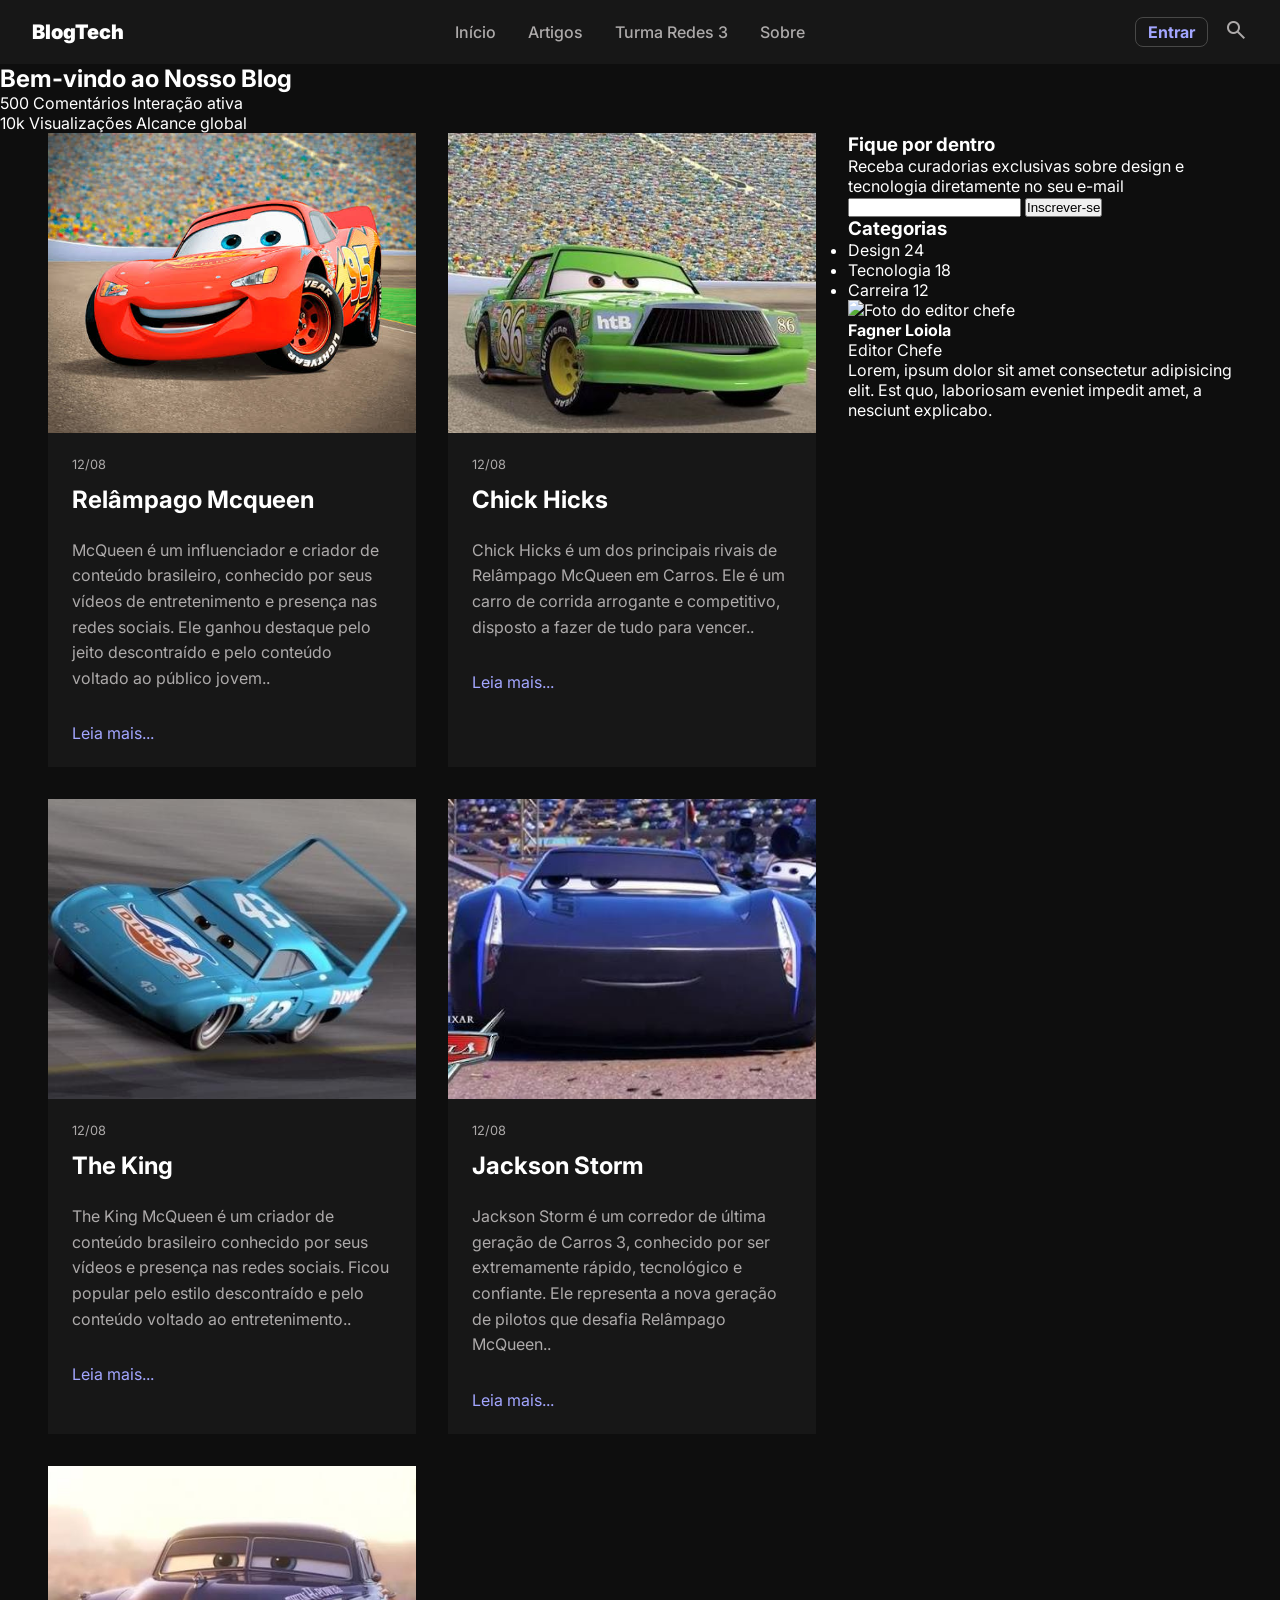
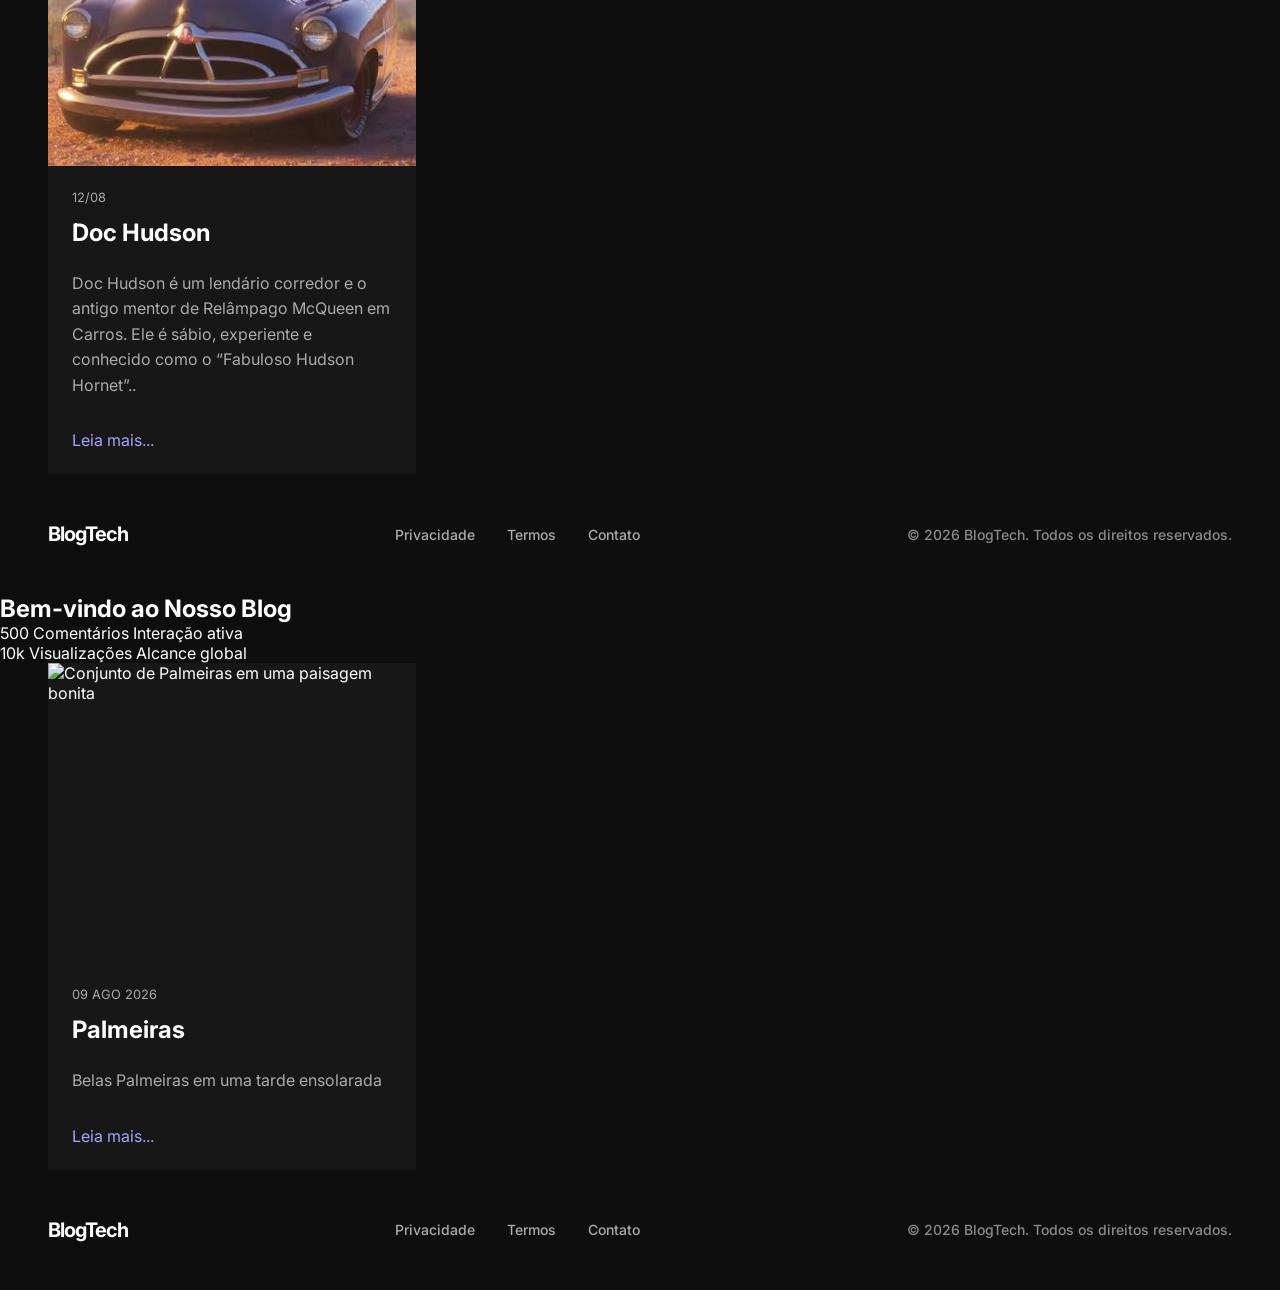
==== blog.redes3/index.html @ 38a7293d "atualização do codigo 27/05" ====
<!doctype html>
<html lang="pt-BR">

<head>
    <meta charset="utf-8" />
    <meta name="viewport" content="width=device-width, initial-scale=1.0" />
    <title>BlogTech — Navbar</title>

    <link href="https://fonts.googleapis.com/css2?family=Inter:wght@400;500;700;900&display=swap" rel="stylesheet" />
    <link href="https://fonts.googleapis.com/css2?family=Material+Symbols+Outlined" rel="stylesheet" />

    <link rel="stylesheet" href="./css/style.css" />
    <link rel="stylesheet" href="./css/hero.css" />
    <link rel="stylesheet" href="./css/footer.css" />
    <link rel="stylesheet" href="./css/main.css" />
</head>

<body>
    <header class="site-header">
        <nav class="nav-inner open">
            <!-- Logo -->
            <a href="#" class="nav-logo">BlogTech</a>

            <!-- Links -->
            <ul class="nav-links">
                <li>
                    <a href="#">Início</a>
                </li>
                <li>
                    <a href="#">Artigos</a>
                </li>
                <li>
                    <a href="#">Turma Redes 3</a>
                </li>
                <li>
                    <a href="#">Sobre</a>
                </li>
            </ul>

            <!-- Ações -->
            <div class="nav-actions">
                <a href="#" class="btn-entrar">Entrar</a>
                <button class="btn-search">
                    <span class="material-symbols-outlined">search</span>
                </button>
            </div>

            <button class="btn-hamburger">
                <span class="material-symbols-outlined">menu</span>
            </button>
        </nav>
    </header>

    <main>
  <section class="hero-section" id="inicio">
    <div class="hero-container">
      <div class="hero-titulo-wrapper">
        <h1 class="hero-titulo">Bem-vindo ao Nosso Blog</h1>
      </div>

      <div class="hero-stats">
        <div class="stat-item">
          <span class="stat-valor">500 Comentários</span>
          <span class="stat-descricao">Interação ativa</span>
        </div>

        <div class="stat-item">
          <span class="stat-valor">10k Visualizações</span>
          <span class="stat-descricao">Alcance global</span>
        </div>
      </div>
    </div>
  </section>

  <!-- Seção de conteúdo principal: grade de artigos e barra lateral (Prática 03) -->
   <section class="main-section">
    <div class="content-container">
        <!-- grade de arquivos-->
            <div class="posts-container">

                <article class="post-card">
                    <img src="./img/mcqueen.jpg" alt="Mcqueen">

                    <div class="post-content">
                        <span class="post-date">12/08</span>
                        <h2>Relâmpago Mcqueen</h2>
                        <p>McQueen é um influenciador e criador de conteúdo brasileiro, conhecido por seus vídeos de entretenimento e presença nas redes sociais. Ele ganhou destaque pelo jeito descontraído e pelo conteúdo voltado ao público jovem..</p>
                        <a href="">Leia mais...</a>
                    </div>

                </article>

                <article class="post-card">
                    <img src="./img/hicks.jpg" alt="Chick Hicks">

                    <div class="post-content">
                        <span class="post-date">12/08</span>
                        <h2>Chick Hicks</h2>
                        <p>Chick Hicks é um dos principais rivais de Relâmpago McQueen em Carros. Ele é um carro de corrida arrogante e competitivo, disposto a fazer de tudo para vencer..</p>
                        <a href="">Leia mais...</a>
                    </div>

                </article>

                <article class="post-card">
                    <img src="./img/king.jpg" alt="The King">

                    <div class="post-content">
                        <span class="post-date">12/08</span>
                        <h2>The King</h2>
                        <p>The King McQueen é um criador de conteúdo brasileiro conhecido por seus vídeos e presença nas redes sociais. Ficou popular pelo estilo descontraído e pelo conteúdo voltado ao entretenimento..</p>
                        <a href="">Leia mais...</a>
                    </div>

                </article>

                <article class="post-card">
                    <img src="./img/storm.jpeg" alt="Jackson Storm">

                    <div class="post-content">
                        <span class="post-date">12/08</span>
                        <h2>Jackson Storm</h2>
                        <p>Jackson Storm é um corredor de última geração de Carros 3, conhecido por ser extremamente rápido, tecnológico e confiante. Ele representa a nova geração de pilotos que desafia Relâmpago McQueen..</p>
                        <a href="">Leia mais...</a>
                    </div>

                </article>
                
                 <article class="post-card">
                    <img src="./img/doc.jpg" alt="Doc Hudson">

                    <div class="post-content">
                        <span class="post-date">12/08</span>
                        <h2>Doc Hudson</h2>
                        <p>Doc Hudson é um lendário corredor e o antigo mentor de Relâmpago McQueen em Carros. Ele é sábio, experiente e conhecido como o “Fabuloso Hudson Hornet”..</p>
                        <a href="">Leia mais...</a>
                    </div>

                </article>


            </div>
        <!-- barra lateral-->
             <aside class="side-bar">
            <div class="form-container">
              <h3>Fique por dentro</h3>
              <p>
                Receba curadorias exclusivas sobre design e tecnologia
                diretamente no seu e-mail
              </p>

              <input type="email" name="email" id="email" />
              <button class="btn-email">Inscrever-se</button>
            </div>

            <div class="categories-container">
              <h3>Categorias</h3>

              <ul>
                <li>
                  <span class="title-category">Design</span>
                  <span class="badge-category">24</span>
                </li>
                <li>
                  <span class="title-category">Tecnologia</span>
                  <span class="badge-category">18</span>
                </li>
                <li>
                  <span class="title-category">Carreira</span>
                  <span class="badge-category">12</span>
                </li>
              </ul>
            </div>

            <div class="editor-container">
              <img src="" alt="Foto do editor chefe" />
              <h4>Fagner Loiola</h4>
              <span>Editor Chefe</span>
              <p>
                Lorem, ipsum dolor sit amet consectetur adipisicing elit. Est
                quo, laboriosam eveniet impedit amet, a nesciunt explicabo.
              </p>
            </div>
          </aside>
    </div>
   </section>
</main>

<footer class="site-footer">
  <div class="footer-container">
    <a href="./index.html" class="footer-brand"> BlogTech </a>

    <nav class="footer-nav">
      <a href="#">Privacidade</a>
      <a href="#">Termos</a>
      <a href="#">Contato</a>
    </nav>

    <p class="footer-copy">© 2026 BlogTech. Todos os direitos reservados.</p>
  </div>
</footer>


    <main>
        <section class="hero-section" id="inicio">
            <div class="hero-container">
                <div class="hero-titulo-wrapper">
                    <h1 class="hero-titulo">Bem-vindo ao Nosso Blog</h1>
                </div>

                <div class="hero-stats">
                    <div class="stat-item">
                        <span class="stat-valor">500 Comentários</span>
                        <span class="stat-descricao">Interação ativa</span>
                    </div>
                    <div class="stat-item">
                        <span class="stat-valor">10k Visualizações</span>
                        <span class="stat-descricao">Alcance global</span>
                    </div>
                </div>
            </div>
        </section>

        <!-- Seção de conteúdo principal: grade de artigos e barra lateral (Prática 03) -->
         <section class="main-section">
           <div class="content-container">
            <!-- grade de artigos-->
             <div class="posts-container">

                <article class="post-card">
                    <img src="./img/palmeiras.jpg" 
                    alt="Conjunto de Palmeiras em uma paisagem bonita">

                    <div class="post-content">
                      <span class="post-date">09 AGO 2026</span>
                      <h2>Palmeiras</h2>
                      <p>Belas Palmeiras em uma tarde ensolarada</p>
                      <a href="">Leia mais...</a>    
                    </div>
                </article>

             </div>
            <!-- barra lateral-->
           </div> 
          
         </section>
    </main>

    <footer class="site-footer">
        <div class="footer-container">
            <a href="./index.html" class="footer-brand">BlogTech</a>

            <nav class="footer-nav" aria-label="Links institucionais">
                <a href="#">Privacidade</a>
                <a href="#">Termos</a>
                <a href="#">Contato</a>
            </nav>

            <p class="footer-copy">
                © 2026 BlogTech. Todos os direitos reservados.
            </p>
        </div>
    </footer>

<script>
  let menu = document.querySelector(".btn-hamburguer")
  let nav = document.querySelector(".nav-inner")

  menu.addEventListener("click", () => {
    nav.classList.toggle("open");
  });

</script>
</body>
---- blog.redes3/css/style.css ----
*, *::before, *::after {
  box-sizing: border-box;
  margin: 0;
  padding: 0;
}

body {
  font-family: 'Inter', sans-serif;
  background: #0e0e0e;
  color: #ffffff;
  min-height: 100vh;
}

:root {
  --color-bg: #0e0e0e;
  --color-surface: rgba(26, 25, 25, 0.80);
  --color-primary: #a3a6ff;
  --color-text: #ffffff;
  --color-text-muted: #adaaaa;

  --nav-height: 64px;
  --nav-padding: 2rem;
}

body {
  font-family: 'Inter', sans-serif;
  background: var(--color-bg);
  color: var(--color-text);
}

.site-header {
  height: var(--nav-height);
  background: var(--color-surface);
}

.nav-inner {
  display: flex;
  align-items: center;
  justify-content: space-between;
  height: 100%;
  padding: 0 var(--nav-padding);
}

.nav-links {
  display: flex;
  gap: 2rem;
  list-style: none;
}

.nav-logo {
  font-size: 1.25rem;
  font-weight: 900;
  text-decoration: none;
  color: var(--color-text);
}

.nav-links a {
  text-decoration: none;
  color: var(--color-text-muted);
  font-weight: 500;
}

.nav-links a:hover {
  color: var(--color-text);
}

.nav-actions {
  display: flex;
  gap: 1rem;
  align-items: center;
}

.btn-entrar {
  text-decoration: none;
  color: var(--color-primary);
  border: 1px solid #484847;
  padding: 0.25rem 0.75rem;
  border-radius: 0.5rem;
  font-weight: 700;
}

.btn-search {
  background: none;
  border: none;
  color: var(--color-text-muted);
  font-size: 1.3rem;
  cursor: pointer;
}

.btn-hamburger {
  display: none;
  background: none;
  border: none;
  color: var(--color-text);
  cursor: pointer;
}

/* Media Query aplicada a dispositivos móveis (de até 600px) */
@media (max-width: 600px) {

  .site-header {
    height: auto;
  }

  .nav-inner {
    flex-direction: column;
    align-items: flex-start;
    padding: 1rem;
    gap: 1rem;
    position: relative;
  }

  .btn-hamburger {
    position: absolute;
    right: 1rem;
    top: 1rem;
    display: block;
  }

  .nav-links, .nav-actions {
    display: none;
  }

  .open.nav-inner .nav-links {
    display: flex;
    flex-direction: column;
    gap: 1rem;
  }

  .open.nav-inner .nav-actions {
    display: block;
  }

}
---- blog.redes3/css/footer.css ----
.site-footer {
  padding: 3rem;
  border-top: 1px solid var(--color-divisor);
}

.footer-container {
  display: flex;
  justify-content: space-between;
  align-items: center;
  flex-direction: row;
  justify-content: space-between;
  align-items: center;
  max-width: var(--max-width-content);
  margin: 0 auto;
}

.footer-brand {
  font-size: 1.25rem;
  font-weight: 700;
  color: var(--color-text);
  text-decoration: none;
  letter-spacing: -0.05em;
}

.footer-nav {
  display: flex;
  gap: 2rem;
  flex-wrap: wrap;
  flex-direction: row;
  gap: 2rem;
  flex-wrap: wrap;
  justify-content: center;
}

.footer-nav a {
  color: var(--color-text-muted);
  text-decoration: none;
  font-size: 0.875rem;
  font-weight: 500;
  transition: color 0.2s;
}

.footer-nav a:hover {
  color: var(--color-primary);
}

.footer-copy {
  font-size: 0.875rem;
  color: var(--color-text-muted);
  font-weight: 500;
  opacity: 0.8;
}
---- blog.redes3/css/main.css ----
.main-section {
  padding: 0 3rem;
}

.content-container {
  margin: 0 auto;
  max-width: var(--max-width-content);
  display: grid;
  grid-template-columns: 2fr 1fr;
  gap: 2rem;
}

.posts-container {
  display: grid;
  grid-template-columns: 1fr 1fr;
  gap: 2rem;
}

.post-card {
  background-color: var(--color-surface);
  border-radius: var(--border-radius);

  overflow: hidden;

  cursor: pointer;
  transition: all 0.3s;
}

.post-content {
  padding: 1.5rem;
  display: flex;
  flex-direction: column;
}

.post-card img {
  width: 100%;
  display: block;
  height: 300px;
  object-fit: cover;
}

.post-date {
  color: var(--color-text-muted);
  font-size: 0.8rem;
  margin-bottom: 0.8rem;
}

.post-content h2 {
  margin-bottom: 1.5rem;
}

.post-content p {
  margin-bottom: 2rem;
  line-height: 1.6;
  color: var(--color-text-muted);
}

.post-content a {
  text-decoration: none;
  color: var(--color-primary);
}

.post-card:hover {
  transform: scale(1.03);
}
.main-section {
    padding: 0 3rem;
}

.content-container {
    margin: 0 auto;
    max-width: var(--max-width-content);
    display: grid;
    grid-template-columns: 2fr 1fr;
    gap: 2rem;
}

.posts-container {
    display: grid;
    grid-template-columns: 1fr 1fr;
    gap: 2rem; 

}

.post-card {
    background-color: var(--color-surface);
    border-radius: var(--border-radius);

    overflow: hidden;.main-section {
  padding: 0 3rem;
}

.content-container {
  margin: 0 auto;
  max-width: var(--max-width-content);
  display: grid;
  grid-template-columns: 2fr 1fr;
  gap: 2rem;
}

.posts-container {
  display: grid;
  grid-template-columns: 1fr 1fr;
  gap: 2rem;
}

.post-card {
  background-color: var(--color-surface);
  border-radius: var(--border-radius);

  overflow: hidden;

  cursor: pointer;
  transition: all 0.3s;
}

.post-content {
  padding: 1.5rem;
  display: flex;
  flex-direction: column;
}

.post-card img {
  width: 100%;
  display: block;.main-section {
  padding: 0 3rem;
}

.content-container {
  margin: 0 auto;
  max-width: var(--max-width-content);
  display: grid;
  grid-template-columns: 2fr 1fr;
  gap: 2rem;
}

.posts-container {
  display: grid;
  grid-template-columns: 1fr 1fr;
  gap: 2rem;
}

.post-card {
  background-color: var(--color-surface);
  border-radius: var(--border-radius);

  overflow: hidden;

  cursor: pointer;
  transition: all 0.3s;
}

.post-content {
  padding: 1.5rem;
  display: flex;
  flex-direction: column;
}

.post-card img {
  width: 100%;
  display: block;
  height: 300px;
  object-fit: cover;
}

.post-date {
  color: var(--color-text-muted);
  font-size: 0.8rem;
  margin-bottom: 0.8rem;
}

.post-content h2 {
  margin-bottom: 1.5rem;
}

.post-content p {
  margin-bottom: 2rem;
  line-height: 1.6;
  color: var(--color-text-muted);
}

.post-content a {
  text-decoration: none;
  color: var(--color-primary);
}

.post-card:hover {
  transform: scale(1.03);
}
  height: 300px;
  object-fit: cover;
}

.post-date {
  color: var(--color-text-muted);
  font-size: 0.8rem;
  margin-bottom: 0.8rem;
}

.post-content h2 {
  margin-bottom: 1.5rem;
}

.post-content p {
  margin-bottom: 2rem;
  line-height: 1.6;
  color: var(--color-text-muted);
}

.post-content a {
  text-decoration: none;
  color: var(--color-primary);
}

.post-card:hover {
  transform: scale(1.03);
}
}

.post-content {
    padding: 1.5rem;
}

.post-card img {
    width: 100%;
    display: block;
}
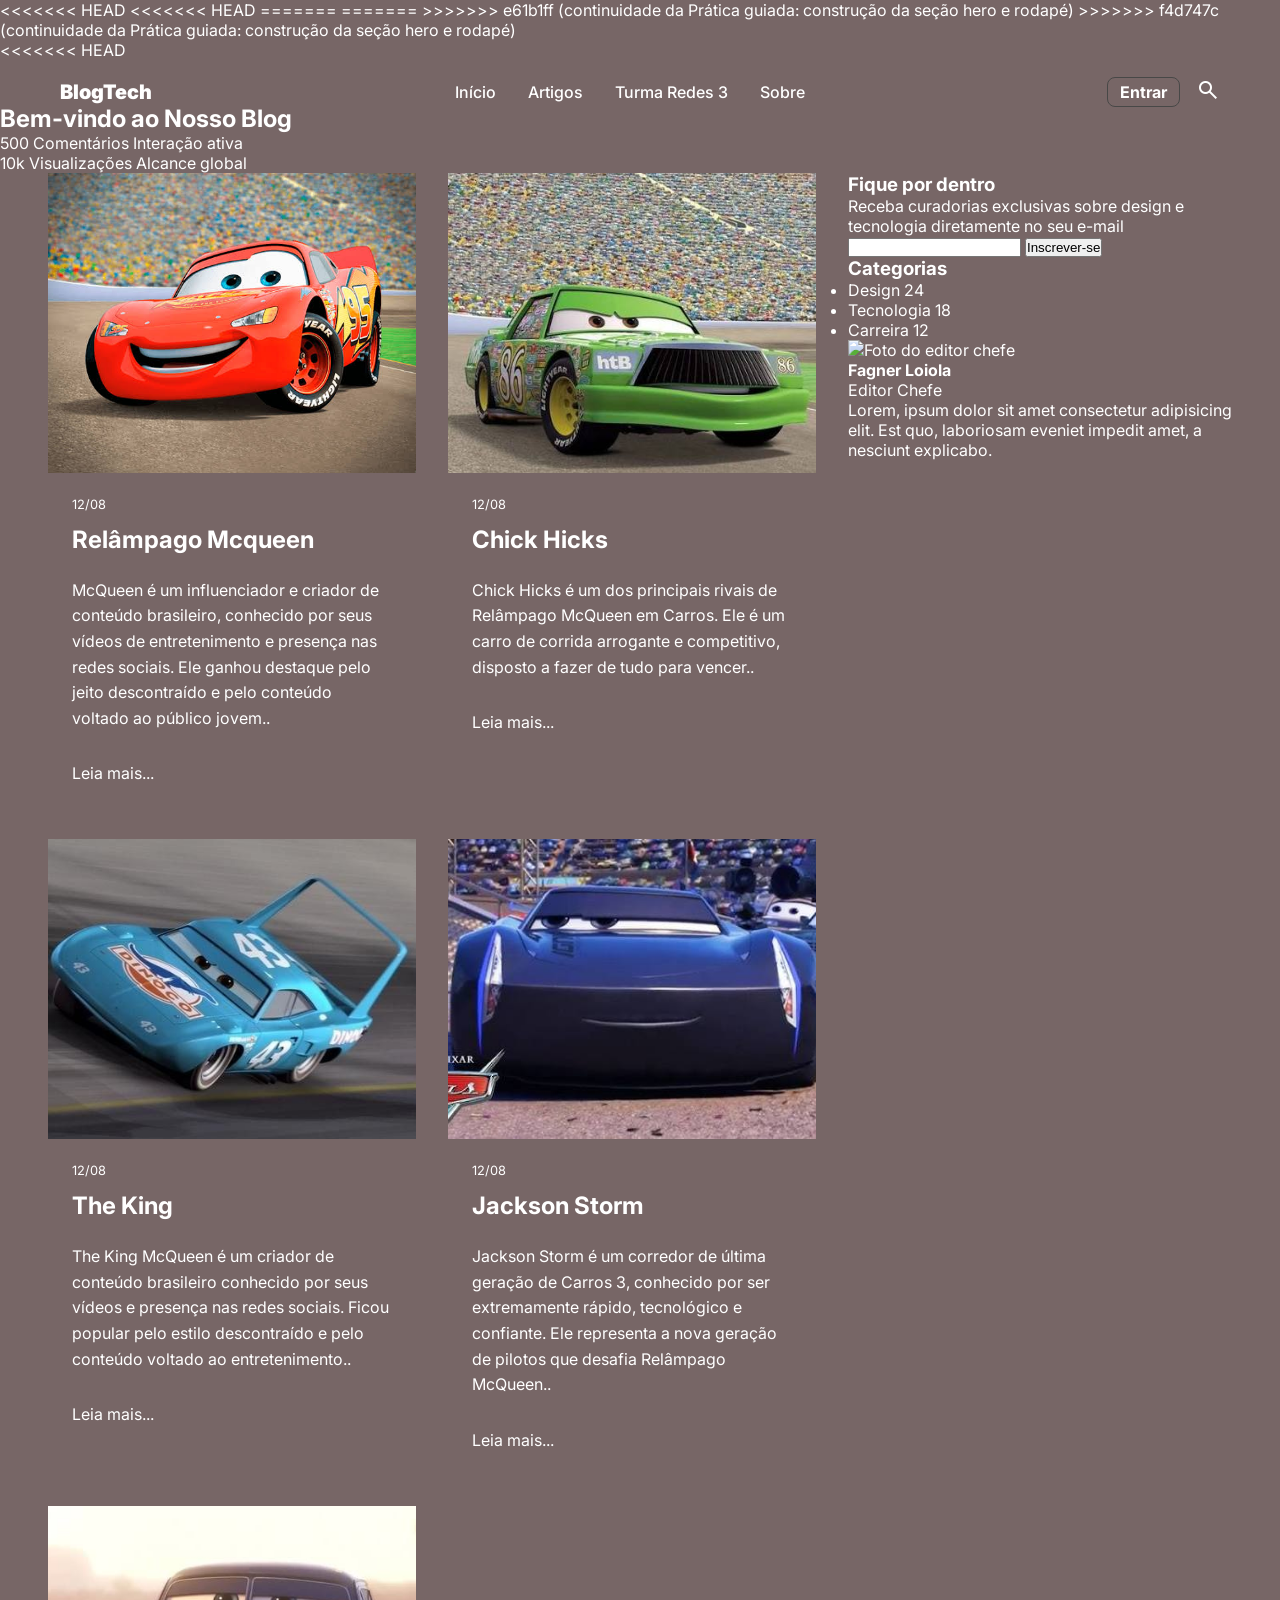
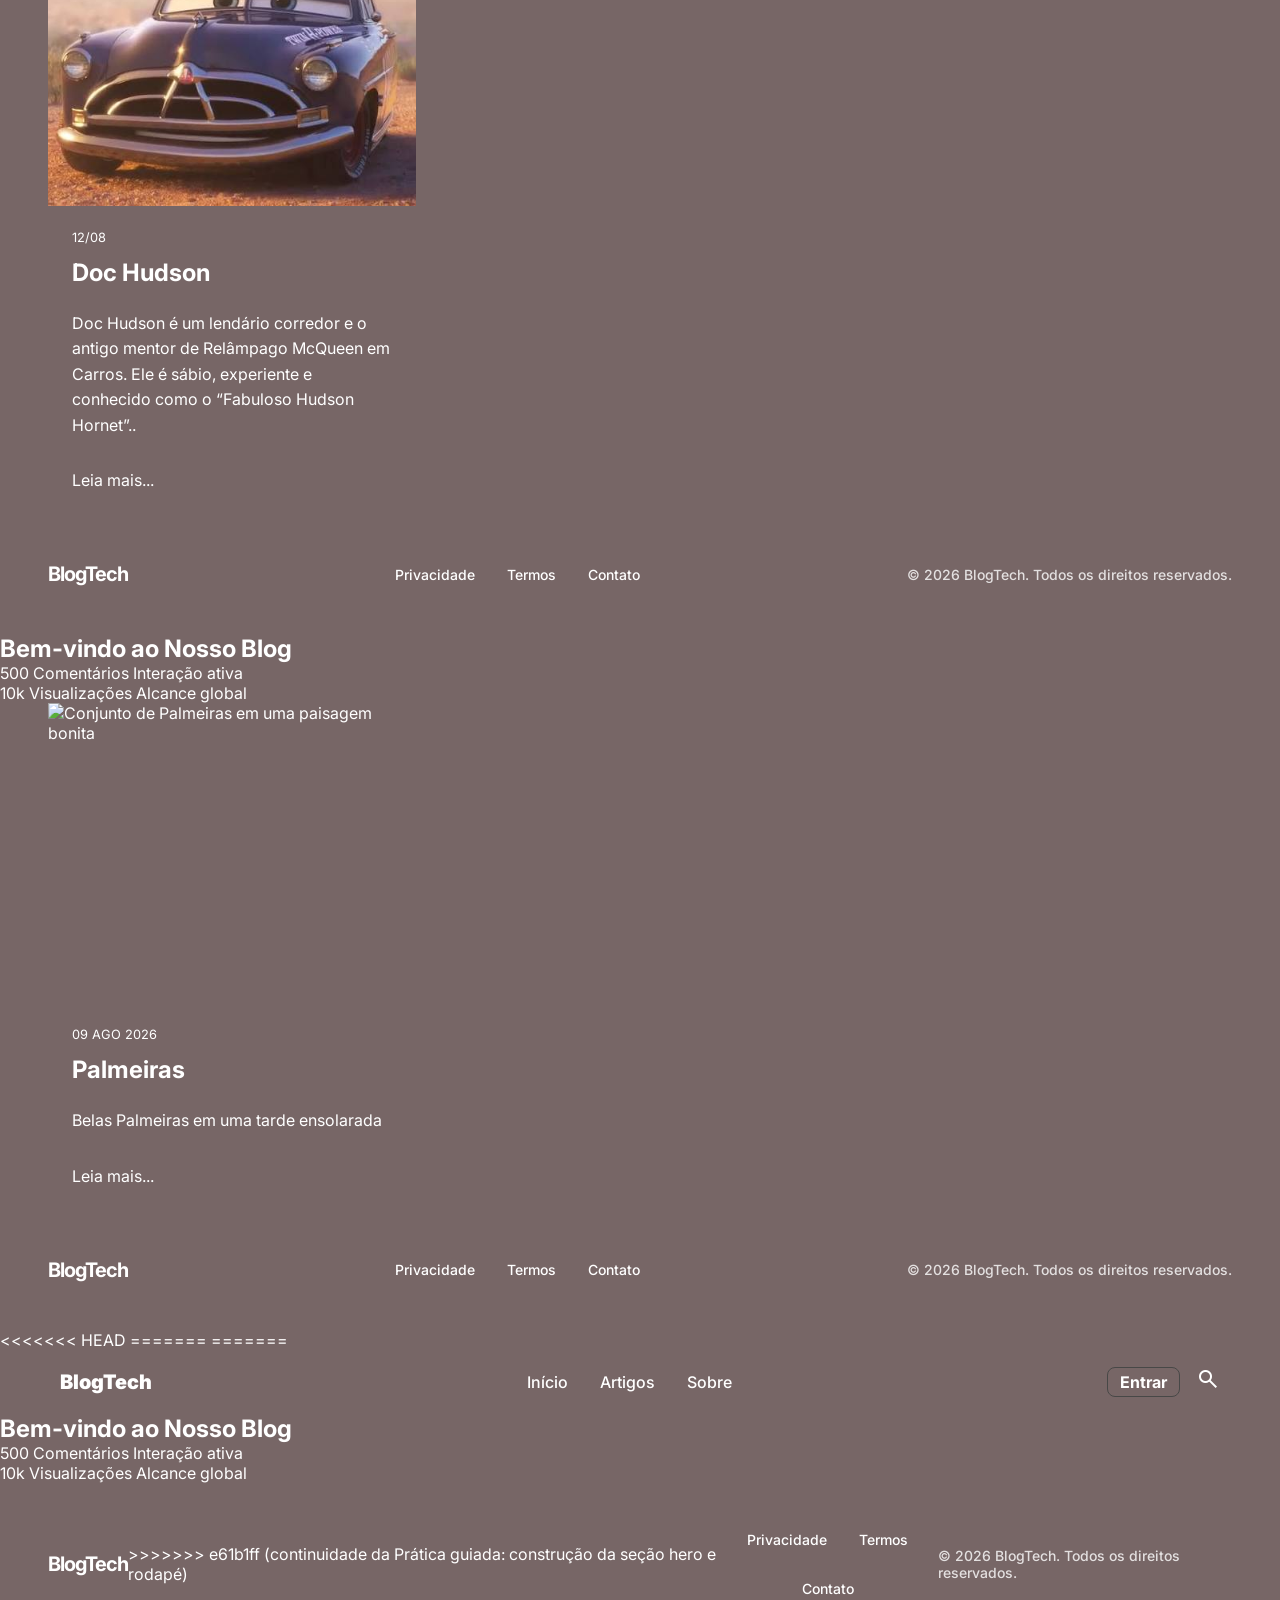
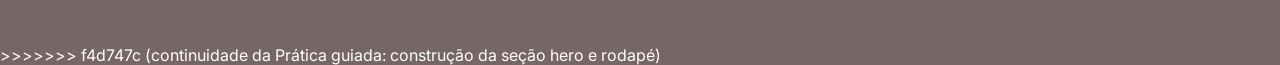
==== commit 5d7a96c8: "continuidade da Prática guiada: construção da seção hero e rodapé" ====
--- a/blog.redes3/index.html
+++ b/blog.redes3/index.html
@@ -1,6 +1,11 @@
 <!doctype html>
 <html lang="pt-BR">
-
+  <head>
+    <meta charset="utf-8" />
+    <meta name="viewport" content="width=device-width, initial-scale=1.0" />
+    <title>BlogTech — Navbar</title>
+
+<<<<<<< HEAD
 <head>
     <meta charset="utf-8" />
     <meta name="viewport" content="width=device-width, initial-scale=1.0" />
@@ -16,7 +21,28 @@
 </head>
 
 <body>
+<<<<<<< HEAD
+=======
+=======
+    <link
+      href="https://fonts.googleapis.com/css2?family=Inter:wght@400;500;700;900&display=swap"
+      rel="stylesheet"
+    />
+    <link
+      href="https://fonts.googleapis.com/css2?family=Material+Symbols+Outlined"
+      rel="stylesheet"
+    />
+
+    <link rel="stylesheet" href="./css/style.css" />
+    <link rel="stylesheet" href="./css/hero.css" />
+    <link rel="stylesheet" href="./css/footer.css" />
+  </head>
+>>>>>>> e61b1ff (continuidade da Prática guiada: construção da seção hero e rodapé)
+
+  <body>
+>>>>>>> f4d747c (continuidade da Prática guiada: construção da seção hero e rodapé)
     <header class="site-header">
+<<<<<<< HEAD
         <nav class="nav-inner open">
             <!-- Logo -->
             <a href="#" class="nav-logo">BlogTech</a>
@@ -271,4 +297,83 @@
   });
 
 </script>
-</body>+<<<<<<< HEAD
+</body>
+=======
+</body>
+=======
+      <nav class="nav-inner">
+        <a href="#" class="nav-logo">BlogTech</a>
+
+        <ul class="nav-links">
+          <li><a href="#">Início</a></li>
+          <li><a href="#">Artigos</a></li>
+          <li><a href="#">Sobre</a></li>
+        </ul>
+
+        <div class="nav-actions">
+          <a href="#" class="btn-entrar">Entrar</a>
+
+          <button class="btn-search">
+            <span class="material-symbols-outlined">search</span>
+          </button>
+        </div>
+
+        <button class="btn-hamburger">
+          <span class="material-symbols-outlined">menu</span>
+        </button>
+      </nav>
+    </header>
+
+    <main>
+      <section class="hero-section" id="inicio">
+        <div class="hero-container">
+          <div class="hero-titulo-wrapper">
+            <h1 class="hero-titulo">Bem-vindo ao Nosso Blog</h1>
+          </div>
+
+          <div class="hero-stats">
+            <div class="stat-item">
+              <span class="stat-valor">500 Comentários</span>
+              <span class="stat-descricao">Interação ativa</span>
+            </div>
+
+            <div class="stat-item">
+              <span class="stat-valor">10k Visualizações</span>
+              <span class="stat-descricao">Alcance global</span>
+            </div>
+          </div>
+        </div>
+      </section>
+
+      <!-- Seção de conteúdo principal: grade de artigos e barra lateral (Prática 03) -->
+    </main>
+
+    <footer class="site-footer">
+      <div class="footer-container">
+        <a href="./index.html" class="footer-brand">BlogTech</a>
+>>>>>>> e61b1ff (continuidade da Prática guiada: construção da seção hero e rodapé)
+
+        <nav class="footer-nav" aria-label="Links institucionais">
+          <a href="#">Privacidade</a>
+          <a href="#">Termos</a>
+          <a href="#">Contato</a>
+        </nav>
+
+        <p class="footer-copy">
+          © 2026 BlogTech. Todos os direitos reservados.
+        </p>
+      </div>
+    </footer>
+
+    <script>
+      let menu = document.querySelector(".btn-hamburger");
+      let nav = document.querySelector(".nav-inner");
+
+      menu.addEventListener("click", () => {
+        nav.classList.toggle("open");
+      });
+    </script>
+  </body>
+</html>
+>>>>>>> f4d747c (continuidade da Prática guiada: construção da seção hero e rodapé)
--- a/blog.redes3/css/style.css
+++ b/blog.redes3/css/style.css
@@ -1,31 +1,23 @@
-*, *::before, *::after {
-  box-sizing: border-box;
-  margin: 0;
-  padding: 0;
+*{
+    margin:0;
+    padding:0;
+    box-sizing:border-box;
 }
 
-body {
-  font-family: 'Inter', sans-serif;
-  background: #0e0e0e;
-  color: #ffffff;
-  min-height: 100vh;
+:root{
+    --bg:#776666;
+    --surface:rgba(100, 73, 73, 0.9);
+    --primary:#a3a6ff;
+    --text:#fff;
+    --text2:#adaaaa;
+    --nav-height:64px;
 }
 
-:root {
-  --color-bg: #0e0e0e;
-  --color-surface: rgba(26, 25, 25, 0.80);
-  --color-primary: #a3a6ff;
-  --color-text: #ffffff;
-  --color-text-muted: #adaaaa;
-
-  --nav-height: 64px;
-  --nav-padding: 2rem;
-}
-
-body {
-  font-family: 'Inter', sans-serif;
-  background: var(--color-bg);
-  color: var(--color-text);
+body{
+    font-family:'Inter',sans-serif;
+    background:var(--bg);
+    color:var(--text);
+    min-height:100vh;
 }
 
 .site-header {
@@ -33,12 +25,14 @@
   background: var(--color-surface);
 }
 
-.nav-inner {
-  display: flex;
-  align-items: center;
-  justify-content: space-between;
-  height: 100%;
-  padding: 0 var(--nav-padding);
+.nav-inner{
+    max-width:1200px;
+    margin:auto;
+    display:flex;
+    align-items:center;
+    justify-content:space-between;
+    padding:0 20px;
+    min-height:var(--nav-height);
 }
 
 .nav-links {
@@ -95,40 +89,33 @@
   cursor: pointer;
 }
 
-/* Media Query aplicada a dispositivos móveis (de até 600px) */
-@media (max-width: 600px) {
 
-  .site-header {
-    height: auto;
-  }
+@media(max-width:768px){
 
-  .nav-inner {
-    flex-direction: column;
-    align-items: flex-start;
-    padding: 1rem;
-    gap: 1rem;
-    position: relative;
-  }
+    .site-header{
+        padding:15px;
+    }
 
-  .btn-hamburger {
-    position: absolute;
-    right: 1rem;
-    top: 1rem;
-    display: block;
-  }
+    .nav-inner{
+        flex-direction:column;
+        gap:15px;
+    }
 
-  .nav-links, .nav-actions {
-    display: none;
-  }
+    .nav-links{
+        flex-direction:column;
+        align-items:center;
+        gap:12px;
+    }
 
-  .open.nav-inner .nav-links {
-    display: flex;
-    flex-direction: column;
-    gap: 1rem;
-  }
+    .nav-actions{
+        width:100%;
+        justify-content:center;
+    }
 
-  .open.nav-inner .nav-actions {
-    display: block;
-  }
+    .btn-entrar{
+        width:100%;
+        max-width:180px;
+        text-align:center;
+    }
 
 }
--- a/blog.redes3/css/style.css
+++ b/blog.redes3/css/style.css
@@ -1,31 +1,23 @@
-*, *::before, *::after {
-  box-sizing: border-box;
-  margin: 0;
-  padding: 0;
+*{
+    margin:0;
+    padding:0;
+    box-sizing:border-box;
 }
 
-body {
-  font-family: 'Inter', sans-serif;
-  background: #0e0e0e;
-  color: #ffffff;
-  min-height: 100vh;
+:root{
+    --bg:#776666;
+    --surface:rgba(100, 73, 73, 0.9);
+    --primary:#a3a6ff;
+    --text:#fff;
+    --text2:#adaaaa;
+    --nav-height:64px;
 }
 
-:root {
-  --color-bg: #0e0e0e;
-  --color-surface: rgba(26, 25, 25, 0.80);
-  --color-primary: #a3a6ff;
-  --color-text: #ffffff;
-  --color-text-muted: #adaaaa;
-
-  --nav-height: 64px;
-  --nav-padding: 2rem;
-}
-
-body {
-  font-family: 'Inter', sans-serif;
-  background: var(--color-bg);
-  color: var(--color-text);
+body{
+    font-family:'Inter',sans-serif;
+    background:var(--bg);
+    color:var(--text);
+    min-height:100vh;
 }
 
 .site-header {
@@ -33,12 +25,14 @@
   background: var(--color-surface);
 }
 
-.nav-inner {
-  display: flex;
-  align-items: center;
-  justify-content: space-between;
-  height: 100%;
-  padding: 0 var(--nav-padding);
+.nav-inner{
+    max-width:1200px;
+    margin:auto;
+    display:flex;
+    align-items:center;
+    justify-content:space-between;
+    padding:0 20px;
+    min-height:var(--nav-height);
 }
 
 .nav-links {
@@ -95,40 +89,33 @@
   cursor: pointer;
 }
 
-/* Media Query aplicada a dispositivos móveis (de até 600px) */
-@media (max-width: 600px) {
 
-  .site-header {
-    height: auto;
-  }
+@media(max-width:768px){
 
-  .nav-inner {
-    flex-direction: column;
-    align-items: flex-start;
-    padding: 1rem;
-    gap: 1rem;
-    position: relative;
-  }
+    .site-header{
+        padding:15px;
+    }
 
-  .btn-hamburger {
-    position: absolute;
-    right: 1rem;
-    top: 1rem;
-    display: block;
-  }
+    .nav-inner{
+        flex-direction:column;
+        gap:15px;
+    }
 
-  .nav-links, .nav-actions {
-    display: none;
-  }
+    .nav-links{
+        flex-direction:column;
+        align-items:center;
+        gap:12px;
+    }
 
-  .open.nav-inner .nav-links {
-    display: flex;
-    flex-direction: column;
-    gap: 1rem;
-  }
+    .nav-actions{
+        width:100%;
+        justify-content:center;
+    }
 
-  .open.nav-inner .nav-actions {
-    display: block;
-  }
+    .btn-entrar{
+        width:100%;
+        max-width:180px;
+        text-align:center;
+    }
 
 }
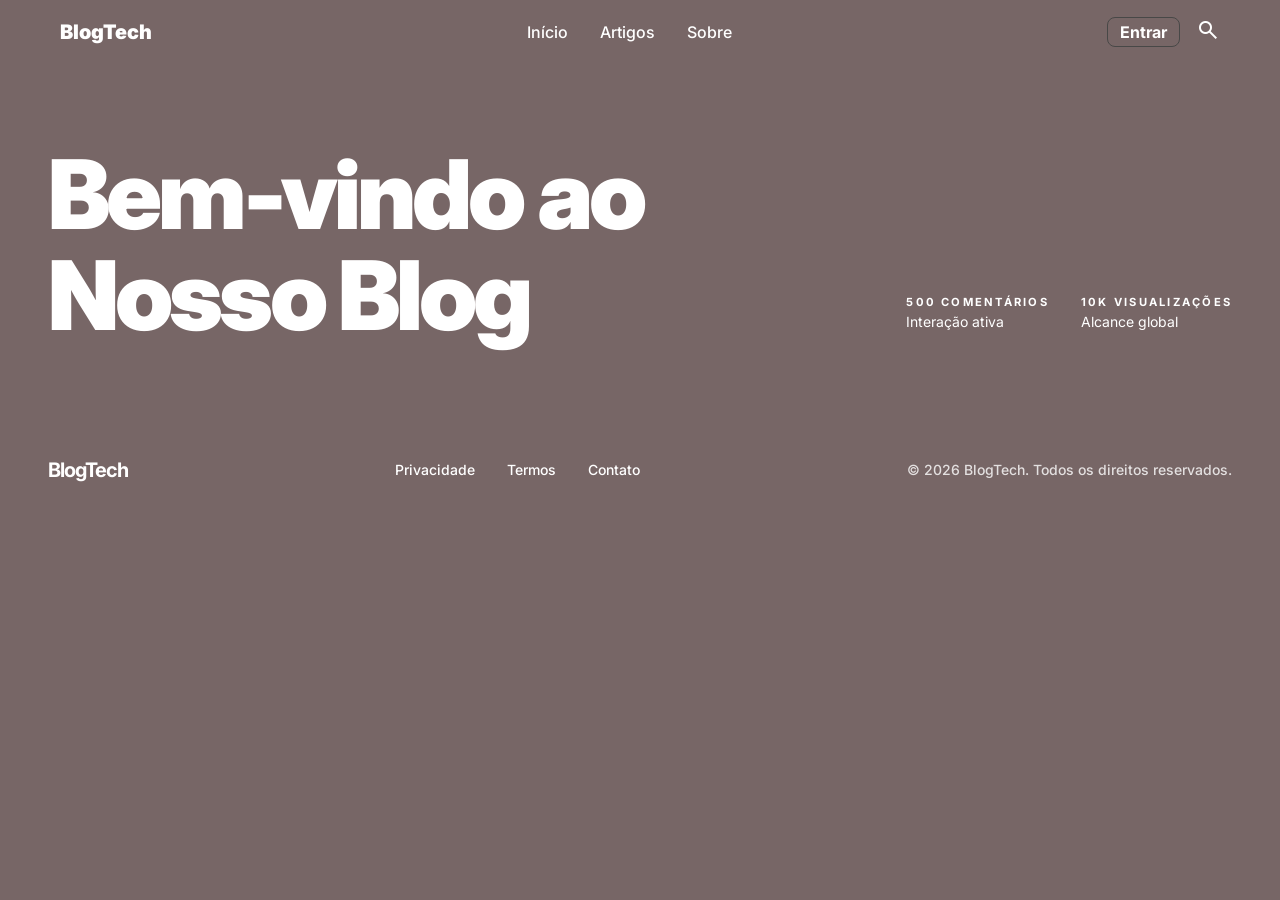
==== commit 5bfdc9d5: "continuidade da prática, onde construímos a seção hero e também o rodapé" ====
--- a/blog.redes3/index.html
+++ b/blog.redes3/index.html
@@ -5,25 +5,6 @@
     <meta name="viewport" content="width=device-width, initial-scale=1.0" />
     <title>BlogTech — Navbar</title>
 
-<<<<<<< HEAD
-<head>
-    <meta charset="utf-8" />
-    <meta name="viewport" content="width=device-width, initial-scale=1.0" />
-    <title>BlogTech — Navbar</title>
-
-    <link href="https://fonts.googleapis.com/css2?family=Inter:wght@400;500;700;900&display=swap" rel="stylesheet" />
-    <link href="https://fonts.googleapis.com/css2?family=Material+Symbols+Outlined" rel="stylesheet" />
-
-    <link rel="stylesheet" href="./css/style.css" />
-    <link rel="stylesheet" href="./css/hero.css" />
-    <link rel="stylesheet" href="./css/footer.css" />
-    <link rel="stylesheet" href="./css/main.css" />
-</head>
-
-<body>
-<<<<<<< HEAD
-=======
-=======
     <link
       href="https://fonts.googleapis.com/css2?family=Inter:wght@400;500;700;900&display=swap"
       rel="stylesheet"
@@ -37,343 +18,80 @@
     <link rel="stylesheet" href="./css/hero.css" />
     <link rel="stylesheet" href="./css/footer.css" />
   </head>
->>>>>>> e61b1ff (continuidade da Prática guiada: construção da seção hero e rodapé)
+  <body>
+     <header class="site-header">
+       <nav class="nav-inner">
+         <!-- Logo -->
+         <a href="#" class="nav-logo">BlogTech</a>
 
-  <body>
->>>>>>> f4d747c (continuidade da Prática guiada: construção da seção hero e rodapé)
-    <header class="site-header">
-<<<<<<< HEAD
-        <nav class="nav-inner open">
-            <!-- Logo -->
-            <a href="#" class="nav-logo">BlogTech</a>
+         <!-- Links -->
+         <ul class="nav-links">
+           <li><a href="#">Início</a></li>
+           <li><a href="#">Artigos</a></li>
+           <li><a href="#">Sobre</a></li>
+         </ul>
 
-            <!-- Links -->
-            <ul class="nav-links">
-                <li>
-                    <a href="#">Início</a>
-                </li>
-                <li>
-                    <a href="#">Artigos</a>
-                </li>
-                <li>
-                    <a href="#">Turma Redes 3</a>
-                </li>
-                <li>
-                    <a href="#">Sobre</a>
-                </li>
-            </ul>
+         <!-- Ações -->
+         <div class="nav-actions">
+           <a href="#" class="btn-entrar">Entrar</a>
+           <button class="btn-search">
+             <span class="material-symbols-outlined">search</span>
+           </button>
+         </div>
 
-            <!-- Ações -->
-            <div class="nav-actions">
-                <a href="#" class="btn-entrar">Entrar</a>
-                <button class="btn-search">
-                    <span class="material-symbols-outlined">search</span>
-                </button>
-            </div>
+         <button class="btn-hamburger">
+           <span class="material-symbols-outlined">menu</span>
+         </button>
+       </nav>
+     </header>
 
-            <button class="btn-hamburger">
-                <span class="material-symbols-outlined">menu</span>
-            </button>
-        </nav>
-    </header>
+     <main>
+       <section class="hero-section" id="inicio">
+         <div class="hero-container">
+           <div class="hero-titulo-wrapper">
+             <h1 class="hero-titulo">Bem-vindo ao Nosso Blog</h1>
+           </div>
 
-    <main>
-  <section class="hero-section" id="inicio">
-    <div class="hero-container">
-      <div class="hero-titulo-wrapper">
-        <h1 class="hero-titulo">Bem-vindo ao Nosso Blog</h1>
-      </div>
+           <div class="hero-stats">
+             <div class="stat-item">
+               <span class="stat-valor">500 Comentários</span>
+               <span class="stat-descricao">Interação ativa</span>
+             </div>
+             <div class="stat-item">
+               <span class="stat-valor">10k Visualizações</span>
+               <span class="stat-descricao">Alcance global</span>
+             </div>
+           </div>
+         </div>
+       </section>
 
-      <div class="hero-stats">
-        <div class="stat-item">
-          <span class="stat-valor">500 Comentários</span>
-          <span class="stat-descricao">Interação ativa</span>
-        </div>
+       <!-- Seção de conteúdo principal: grade de artigos e barra lateral (Prática 03) -->
+     </main>
 
-        <div class="stat-item">
-          <span class="stat-valor">10k Visualizações</span>
-          <span class="stat-descricao">Alcance global</span>
-        </div>
-      </div>
-    </div>
-  </section>
+     <footer class="site-footer">
+       <div class="footer-container">
+         <a href="./index.html" class="footer-brand">BlogTech</a>
 
-  <!-- Seção de conteúdo principal: grade de artigos e barra lateral (Prática 03) -->
-   <section class="main-section">
-    <div class="content-container">
-        <!-- grade de arquivos-->
-            <div class="posts-container">
+         <nav class="footer-nav" aria-label="Links institucionais">
+           <a href="#">Privacidade</a>
+           <a href="#">Termos</a>
+           <a href="#">Contato</a>
+         </nav>
 
-                <article class="post-card">
-                    <img src="./img/mcqueen.jpg" alt="Mcqueen">
+         <p class="footer-copy">
+           © 2026 BlogTech. Todos os direitos reservados.
+         </p>
+       </div>
+     </footer>
 
-                    <div class="post-content">
-                        <span class="post-date">12/08</span>
-                        <h2>Relâmpago Mcqueen</h2>
-                        <p>McQueen é um influenciador e criador de conteúdo brasileiro, conhecido por seus vídeos de entretenimento e presença nas redes sociais. Ele ganhou destaque pelo jeito descontraído e pelo conteúdo voltado ao público jovem..</p>
-                        <a href="">Leia mais...</a>
-                    </div>
+     <script>
+       let menu = document.querySelector(".btn-hamburger");
+       let nav = document.querySelector(".nav-inner");
 
-                </article>
+       menu.addEventListener("click", () => {
+         nav.classList.toggle("open");
+       });
+     </script>
 
-                <article class="post-card">
-                    <img src="./img/hicks.jpg" alt="Chick Hicks">
-
-                    <div class="post-content">
-                        <span class="post-date">12/08</span>
-                        <h2>Chick Hicks</h2>
-                        <p>Chick Hicks é um dos principais rivais de Relâmpago McQueen em Carros. Ele é um carro de corrida arrogante e competitivo, disposto a fazer de tudo para vencer..</p>
-                        <a href="">Leia mais...</a>
-                    </div>
-
-                </article>
-
-                <article class="post-card">
-                    <img src="./img/king.jpg" alt="The King">
-
-                    <div class="post-content">
-                        <span class="post-date">12/08</span>
-                        <h2>The King</h2>
-                        <p>The King McQueen é um criador de conteúdo brasileiro conhecido por seus vídeos e presença nas redes sociais. Ficou popular pelo estilo descontraído e pelo conteúdo voltado ao entretenimento..</p>
-                        <a href="">Leia mais...</a>
-                    </div>
-
-                </article>
-
-                <article class="post-card">
-                    <img src="./img/storm.jpeg" alt="Jackson Storm">
-
-                    <div class="post-content">
-                        <span class="post-date">12/08</span>
-                        <h2>Jackson Storm</h2>
-                        <p>Jackson Storm é um corredor de última geração de Carros 3, conhecido por ser extremamente rápido, tecnológico e confiante. Ele representa a nova geração de pilotos que desafia Relâmpago McQueen..</p>
-                        <a href="">Leia mais...</a>
-                    </div>
-
-                </article>
-                
-                 <article class="post-card">
-                    <img src="./img/doc.jpg" alt="Doc Hudson">
-
-                    <div class="post-content">
-                        <span class="post-date">12/08</span>
-                        <h2>Doc Hudson</h2>
-                        <p>Doc Hudson é um lendário corredor e o antigo mentor de Relâmpago McQueen em Carros. Ele é sábio, experiente e conhecido como o “Fabuloso Hudson Hornet”..</p>
-                        <a href="">Leia mais...</a>
-                    </div>
-
-                </article>
-
-
-            </div>
-        <!-- barra lateral-->
-             <aside class="side-bar">
-            <div class="form-container">
-              <h3>Fique por dentro</h3>
-              <p>
-                Receba curadorias exclusivas sobre design e tecnologia
-                diretamente no seu e-mail
-              </p>
-
-              <input type="email" name="email" id="email" />
-              <button class="btn-email">Inscrever-se</button>
-            </div>
-
-            <div class="categories-container">
-              <h3>Categorias</h3>
-
-              <ul>
-                <li>
-                  <span class="title-category">Design</span>
-                  <span class="badge-category">24</span>
-                </li>
-                <li>
-                  <span class="title-category">Tecnologia</span>
-                  <span class="badge-category">18</span>
-                </li>
-                <li>
-                  <span class="title-category">Carreira</span>
-                  <span class="badge-category">12</span>
-                </li>
-              </ul>
-            </div>
-
-            <div class="editor-container">
-              <img src="" alt="Foto do editor chefe" />
-              <h4>Fagner Loiola</h4>
-              <span>Editor Chefe</span>
-              <p>
-                Lorem, ipsum dolor sit amet consectetur adipisicing elit. Est
-                quo, laboriosam eveniet impedit amet, a nesciunt explicabo.
-              </p>
-            </div>
-          </aside>
-    </div>
-   </section>
-</main>
-
-<footer class="site-footer">
-  <div class="footer-container">
-    <a href="./index.html" class="footer-brand"> BlogTech </a>
-
-    <nav class="footer-nav">
-      <a href="#">Privacidade</a>
-      <a href="#">Termos</a>
-      <a href="#">Contato</a>
-    </nav>
-
-    <p class="footer-copy">© 2026 BlogTech. Todos os direitos reservados.</p>
-  </div>
-</footer>
-
-
-    <main>
-        <section class="hero-section" id="inicio">
-            <div class="hero-container">
-                <div class="hero-titulo-wrapper">
-                    <h1 class="hero-titulo">Bem-vindo ao Nosso Blog</h1>
-                </div>
-
-                <div class="hero-stats">
-                    <div class="stat-item">
-                        <span class="stat-valor">500 Comentários</span>
-                        <span class="stat-descricao">Interação ativa</span>
-                    </div>
-                    <div class="stat-item">
-                        <span class="stat-valor">10k Visualizações</span>
-                        <span class="stat-descricao">Alcance global</span>
-                    </div>
-                </div>
-            </div>
-        </section>
-
-        <!-- Seção de conteúdo principal: grade de artigos e barra lateral (Prática 03) -->
-         <section class="main-section">
-           <div class="content-container">
-            <!-- grade de artigos-->
-             <div class="posts-container">
-
-                <article class="post-card">
-                    <img src="./img/palmeiras.jpg" 
-                    alt="Conjunto de Palmeiras em uma paisagem bonita">
-
-                    <div class="post-content">
-                      <span class="post-date">09 AGO 2026</span>
-                      <h2>Palmeiras</h2>
-                      <p>Belas Palmeiras em uma tarde ensolarada</p>
-                      <a href="">Leia mais...</a>    
-                    </div>
-                </article>
-
-             </div>
-            <!-- barra lateral-->
-           </div> 
-          
-         </section>
-    </main>
-
-    <footer class="site-footer">
-        <div class="footer-container">
-            <a href="./index.html" class="footer-brand">BlogTech</a>
-
-            <nav class="footer-nav" aria-label="Links institucionais">
-                <a href="#">Privacidade</a>
-                <a href="#">Termos</a>
-                <a href="#">Contato</a>
-            </nav>
-
-            <p class="footer-copy">
-                © 2026 BlogTech. Todos os direitos reservados.
-            </p>
-        </div>
-    </footer>
-
-<script>
-  let menu = document.querySelector(".btn-hamburguer")
-  let nav = document.querySelector(".nav-inner")
-
-  menu.addEventListener("click", () => {
-    nav.classList.toggle("open");
-  });
-
-</script>
-<<<<<<< HEAD
-</body>
-=======
-</body>
-=======
-      <nav class="nav-inner">
-        <a href="#" class="nav-logo">BlogTech</a>
-
-        <ul class="nav-links">
-          <li><a href="#">Início</a></li>
-          <li><a href="#">Artigos</a></li>
-          <li><a href="#">Sobre</a></li>
-        </ul>
-
-        <div class="nav-actions">
-          <a href="#" class="btn-entrar">Entrar</a>
-
-          <button class="btn-search">
-            <span class="material-symbols-outlined">search</span>
-          </button>
-        </div>
-
-        <button class="btn-hamburger">
-          <span class="material-symbols-outlined">menu</span>
-        </button>
-      </nav>
-    </header>
-
-    <main>
-      <section class="hero-section" id="inicio">
-        <div class="hero-container">
-          <div class="hero-titulo-wrapper">
-            <h1 class="hero-titulo">Bem-vindo ao Nosso Blog</h1>
-          </div>
-
-          <div class="hero-stats">
-            <div class="stat-item">
-              <span class="stat-valor">500 Comentários</span>
-              <span class="stat-descricao">Interação ativa</span>
-            </div>
-
-            <div class="stat-item">
-              <span class="stat-valor">10k Visualizações</span>
-              <span class="stat-descricao">Alcance global</span>
-            </div>
-          </div>
-        </div>
-      </section>
-
-      <!-- Seção de conteúdo principal: grade de artigos e barra lateral (Prática 03) -->
-    </main>
-
-    <footer class="site-footer">
-      <div class="footer-container">
-        <a href="./index.html" class="footer-brand">BlogTech</a>
->>>>>>> e61b1ff (continuidade da Prática guiada: construção da seção hero e rodapé)
-
-        <nav class="footer-nav" aria-label="Links institucionais">
-          <a href="#">Privacidade</a>
-          <a href="#">Termos</a>
-          <a href="#">Contato</a>
-        </nav>
-
-        <p class="footer-copy">
-          © 2026 BlogTech. Todos os direitos reservados.
-        </p>
-      </div>
-    </footer>
-
-    <script>
-      let menu = document.querySelector(".btn-hamburger");
-      let nav = document.querySelector(".nav-inner");
-
-      menu.addEventListener("click", () => {
-        nav.classList.toggle("open");
-      });
-    </script>
-  </body>
-</html>
->>>>>>> f4d747c (continuidade da Prática guiada: construção da seção hero e rodapé)
+   </body>
+ </html>
--- a/blog.redes3/css/hero.css
+++ b/blog.redes3/css/hero.css
@@ -0,0 +1,52 @@
+.hero-section {
+  padding: 5rem 3rem 4rem;
+}
+
+.hero-container {
+  display: flex;
+  flex-direction: row;
+  justify-content: space-between;
+  align-items: flex-end;
+  gap: 2rem;
+  max-width: var(--max-width-content);
+  margin: 0 auto;
+}
+
+.hero-titulo-wrapper {
+  flex: 1;
+}
+
+.hero-titulo {
+  font-size: 6rem;
+  font-weight: 900;
+  line-height: 1.05;
+  letter-spacing: -0.04em;
+  color: var(--color-text);
+}
+
+.hero-stats {
+  display: flex;
+  flex-direction: row;
+  gap: 2rem;
+  padding-bottom: 1rem;
+  flex-shrink: 0;
+}
+
+.stat-item {
+  display: flex;
+  flex-direction: column;
+}
+
+.stat-valor {
+  font-size: 0.7rem;
+  font-weight: 700;
+  color: var(--color-primary);
+  letter-spacing: 0.2em;
+  text-transform: uppercase;
+}
+
+.stat-descricao {
+  font-size: 0.875rem;
+  color: var(--color-text-secondary);
+  margin-top: 0.25rem;
+}
--- a/blog.redes3/css/footer.css
+++ b/blog.redes3/css/footer.css
@@ -7,9 +7,7 @@
   display: flex;
   justify-content: space-between;
   align-items: center;
-  flex-direction: row;
-  justify-content: space-between;
-  align-items: center;
+
   max-width: var(--max-width-content);
   margin: 0 auto;
 }
@@ -26,10 +24,6 @@
   display: flex;
   gap: 2rem;
   flex-wrap: wrap;
-  flex-direction: row;
-  gap: 2rem;
-  flex-wrap: wrap;
-  justify-content: center;
 }
 
 .footer-nav a {
@@ -37,7 +31,6 @@
   text-decoration: none;
   font-size: 0.875rem;
   font-weight: 500;
-  transition: color 0.2s;
 }
 
 .footer-nav a:hover {
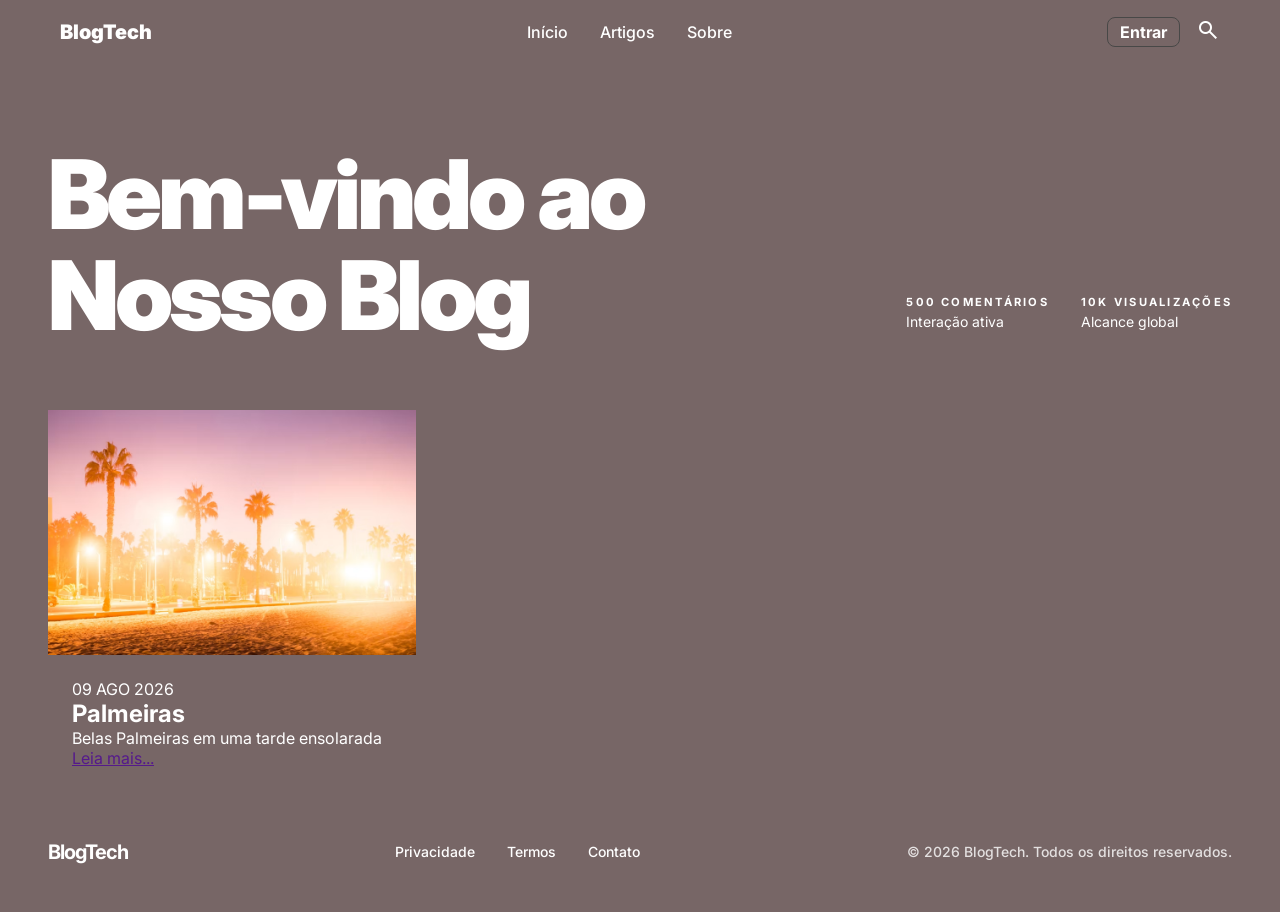
==== commit ec460867: "algumas pequenas atualizações" ====
--- a/blog.redes3/index.html
+++ b/blog.redes3/index.html
@@ -1,97 +1,117 @@
 <!doctype html>
 <html lang="pt-BR">
-  <head>
+
+<head>
     <meta charset="utf-8" />
     <meta name="viewport" content="width=device-width, initial-scale=1.0" />
     <title>BlogTech — Navbar</title>
 
-    <link
-      href="https://fonts.googleapis.com/css2?family=Inter:wght@400;500;700;900&display=swap"
-      rel="stylesheet"
-    />
-    <link
-      href="https://fonts.googleapis.com/css2?family=Material+Symbols+Outlined"
-      rel="stylesheet"
-    />
+    <link href="https://fonts.googleapis.com/css2?family=Inter:wght@400;500;700;900&display=swap" rel="stylesheet" />
+    <link href="https://fonts.googleapis.com/css2?family=Material+Symbols+Outlined" rel="stylesheet" />
 
     <link rel="stylesheet" href="./css/style.css" />
     <link rel="stylesheet" href="./css/hero.css" />
     <link rel="stylesheet" href="./css/footer.css" />
-  </head>
-  <body>
-     <header class="site-header">
-       <nav class="nav-inner">
-         <!-- Logo -->
-         <a href="#" class="nav-logo">BlogTech</a>
+    <link rel="stylesheet" href="./css/main.css" />
+</head>
 
-         <!-- Links -->
-         <ul class="nav-links">
-           <li><a href="#">Início</a></li>
-           <li><a href="#">Artigos</a></li>
-           <li><a href="#">Sobre</a></li>
-         </ul>
+<body>
+    <header class="site-header">
+        <nav class="nav-inner">
+            <!-- Logo -->
+            <a href="#" class="nav-logo">BlogTech</a>
 
-         <!-- Ações -->
-         <div class="nav-actions">
-           <a href="#" class="btn-entrar">Entrar</a>
-           <button class="btn-search">
-             <span class="material-symbols-outlined">search</span>
-           </button>
-         </div>
+            <!-- Links -->
+            <ul class="nav-links">
+                <li><a href="#">Início</a></li>
+                <li><a href="#">Artigos</a></li>
+                <li><a href="#">Sobre</a></li>
+            </ul>
 
-         <button class="btn-hamburger">
-           <span class="material-symbols-outlined">menu</span>
-         </button>
-       </nav>
-     </header>
+            <!-- Ações -->
+            <div class="nav-actions">
+                <a href="#" class="btn-entrar">Entrar</a>
+                <button class="btn-search">
+                    <span class="material-symbols-outlined">search</span>
+                </button>
+            </div>
 
-     <main>
-       <section class="hero-section" id="inicio">
-         <div class="hero-container">
-           <div class="hero-titulo-wrapper">
-             <h1 class="hero-titulo">Bem-vindo ao Nosso Blog</h1>
-           </div>
+            <button class="btn-hamburger">
+                <span class="material-symbols-outlined">menu</span>
+            </button>
+        </nav>
+    </header>
 
-           <div class="hero-stats">
-             <div class="stat-item">
-               <span class="stat-valor">500 Comentários</span>
-               <span class="stat-descricao">Interação ativa</span>
+    <main>
+        <section class="hero-section" id="inicio">
+            <div class="hero-container">
+                <div class="hero-titulo-wrapper">
+                    <h1 class="hero-titulo">Bem-vindo ao Nosso Blog</h1>
+                </div>
+
+                <div class="hero-stats">
+                    <div class="stat-item">
+                        <span class="stat-valor">500 Comentários</span>
+                        <span class="stat-descricao">Interação ativa</span>
+                    </div>
+                    <div class="stat-item">
+                        <span class="stat-valor">10k Visualizações</span>
+                        <span class="stat-descricao">Alcance global</span>
+                    </div>
+                </div>
+            </div>
+        </section>
+
+        <!-- Seção de conteúdo principal: grade de artigos e barra lateral (Prática 03) -->
+         <section class="main-section">
+           <div class="content-container">
+            <!-- grade de artigos-->
+             <div class="posts-container">
+
+                <article class="post-card">
+                    <img src="./img/palmeiras.jpg" 
+                    alt="Conjunto de Palmeiras em uma paisagem bonita">
+
+                    <div class="post-content">
+                      <span class="post-date">09 AGO 2026</span>
+                      <h2>Palmeiras</h2>
+                      <p>Belas Palmeiras em uma tarde ensolarada</p>
+                      <a href="">Leia mais...</a>    
+                    </div>
+                </article>
+
              </div>
-             <div class="stat-item">
-               <span class="stat-valor">10k Visualizações</span>
-               <span class="stat-descricao">Alcance global</span>
-             </div>
-           </div>
-         </div>
-       </section>
+            <!-- barra lateral-->
+           </div> 
+          
+         </section>
+    </main>
 
-       <!-- Seção de conteúdo principal: grade de artigos e barra lateral (Prática 03) -->
-     </main>
+    <footer class="site-footer">
+        <div class="footer-container">
+            <a href="./index.html" class="footer-brand">BlogTech</a>
 
-     <footer class="site-footer">
-       <div class="footer-container">
-         <a href="./index.html" class="footer-brand">BlogTech</a>
+            <nav class="footer-nav" aria-label="Links institucionais">
+                <a href="#">Privacidade</a>
+                <a href="#">Termos</a>
+                <a href="#">Contato</a>
+            </nav>
 
-         <nav class="footer-nav" aria-label="Links institucionais">
-           <a href="#">Privacidade</a>
-           <a href="#">Termos</a>
-           <a href="#">Contato</a>
-         </nav>
+            <p class="footer-copy">
+                © 2026 BlogTech. Todos os direitos reservados.
+            </p>
+        </div>
+    </footer>
 
-         <p class="footer-copy">
-           © 2026 BlogTech. Todos os direitos reservados.
-         </p>
-       </div>
-     </footer>
+    <script>
+        let menu = document.querySelector(".btn-hamburger");
+        let nav = document.querySelector(".nav-inner");
 
-     <script>
-       let menu = document.querySelector(".btn-hamburger");
-       let nav = document.querySelector(".nav-inner");
+        menu.addEventListener("click", () => {
+            nav.classList.toggle("open");
+        });
+    </script>
 
-       menu.addEventListener("click", () => {
-         nav.classList.toggle("open");
-       });
-     </script>
+</body>
 
-   </body>
- </html>+</html>
--- a/blog.redes3/css/main.css
+++ b/blog.redes3/css/main.css
@@ -0,0 +1,34 @@
+.main-section {
+    padding: 0 3rem;
+}
+
+.content-container {
+    margin: 0 auto;
+    max-width: var(--max-width-content);
+    display: grid;
+    grid-template-columns: 2fr 1fr;
+    gap: 2rem;
+}
+
+.posts-container {
+    display: grid;
+    grid-template-columns: 1fr 1fr;
+    gap: 2rem; 
+
+}
+
+.post-card {
+    background-color: var(--color-surface);
+    border-radius: var(--border-radius);
+
+    overflow: hidden;
+}
+
+.post-content {
+    padding: 1.5rem;
+}
+
+.post-card img {
+    width: 100%;
+    display: block;
+}
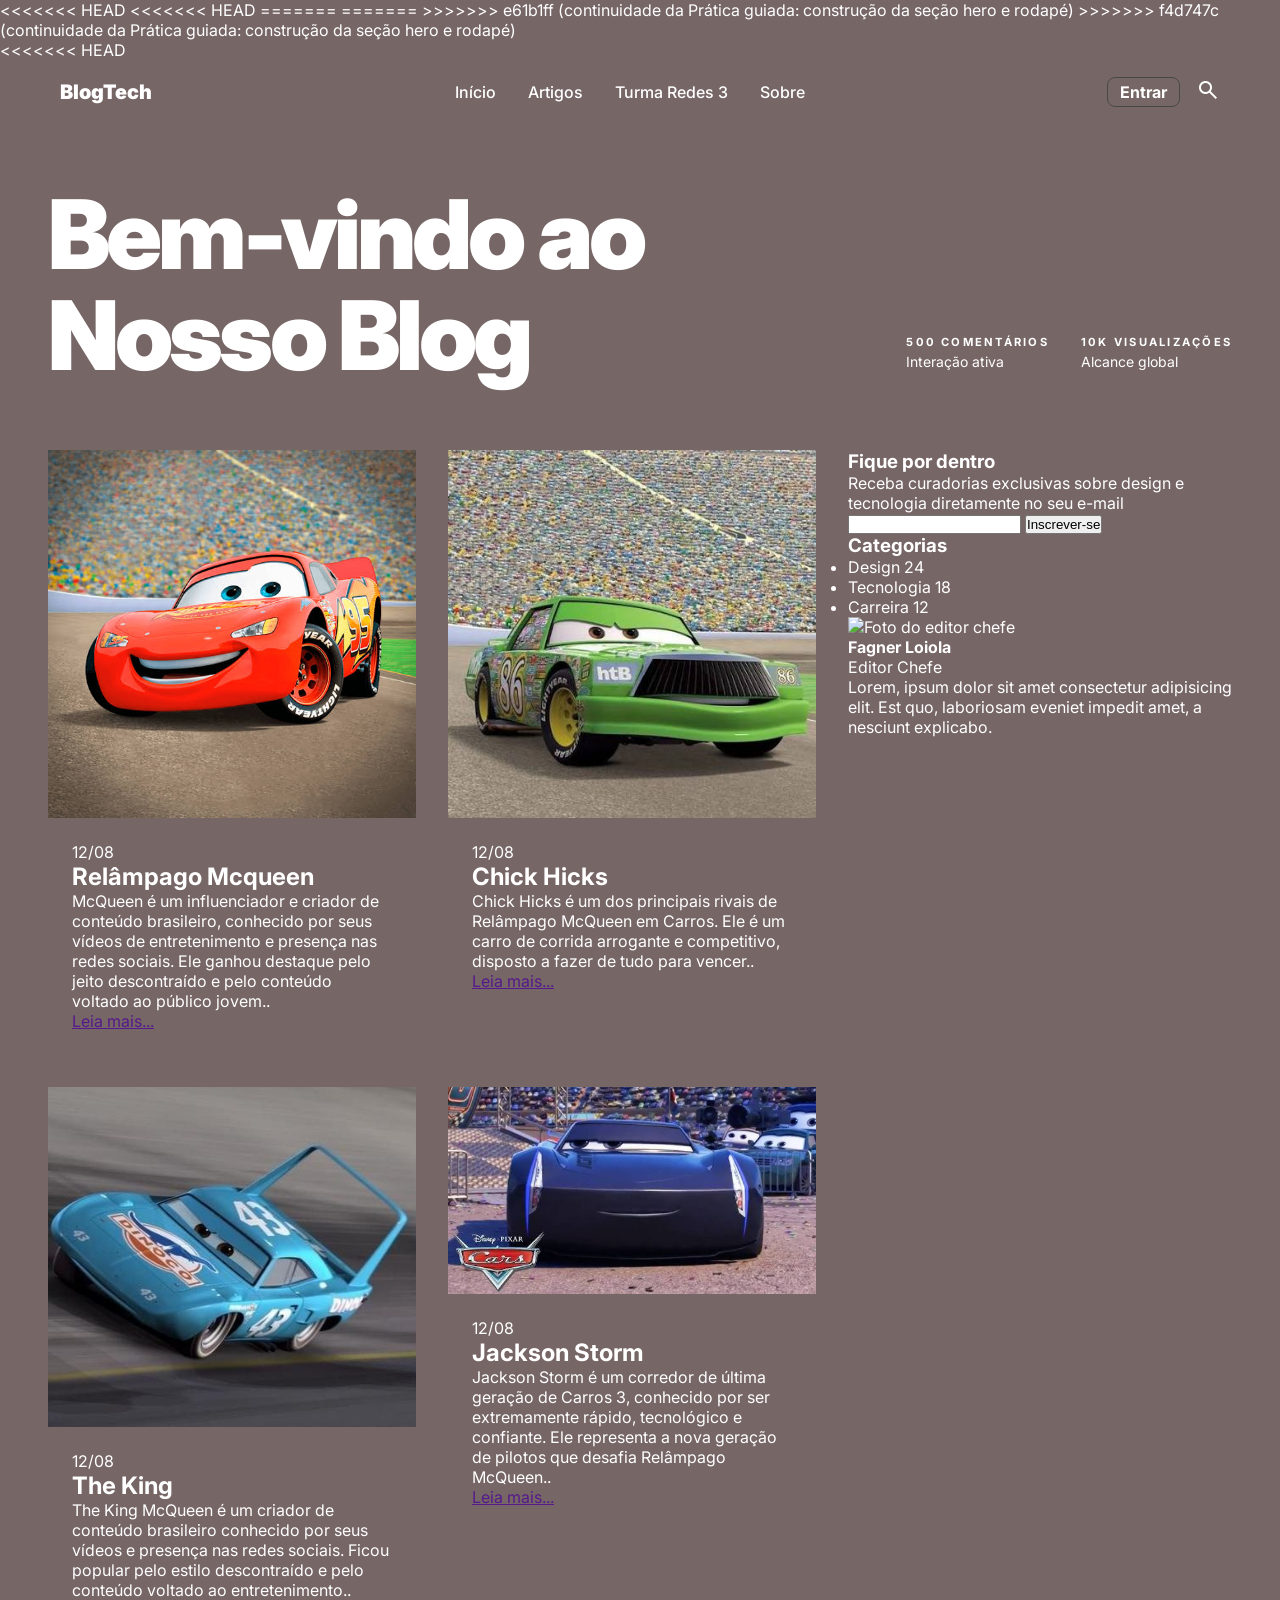
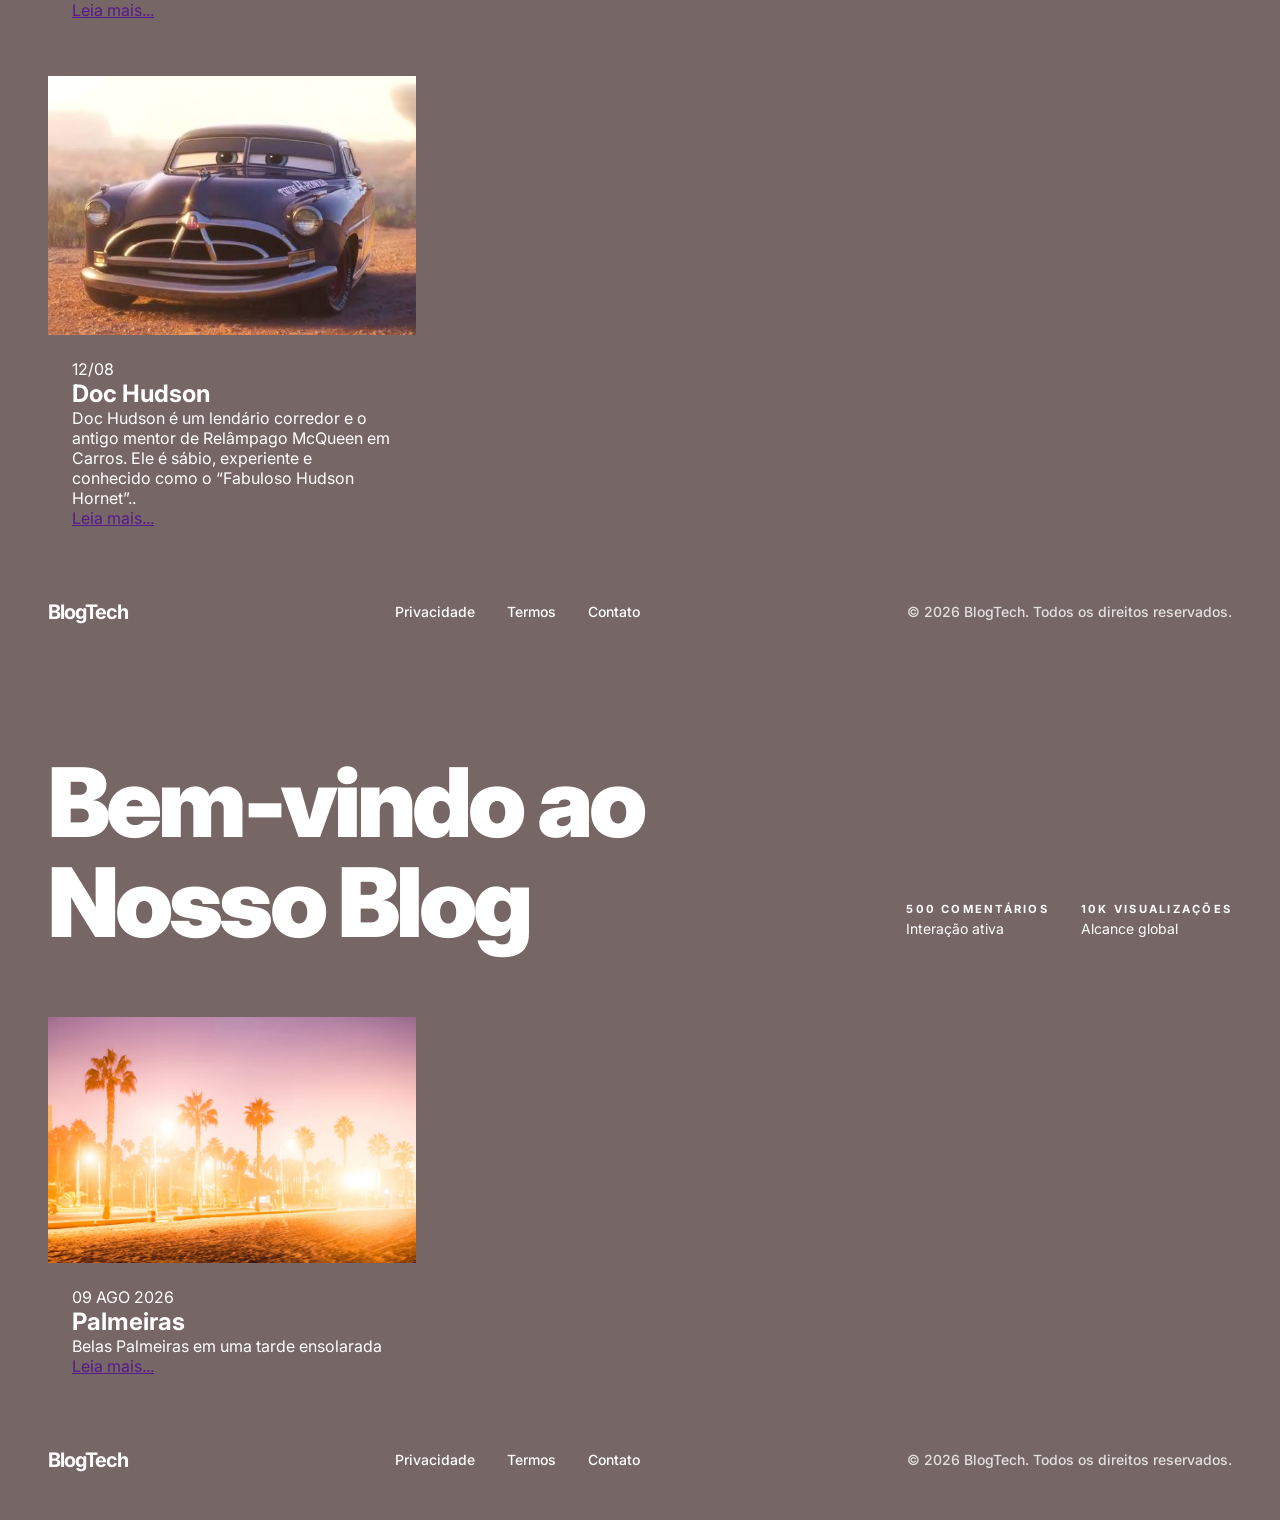
==== commit 9ece239a: "atiualização de resoluçãe de conflitos" ====
--- a/blog.redes3/index.html
+++ b/blog.redes3/index.html
@@ -1,6 +1,11 @@
 <!doctype html>
 <html lang="pt-BR">
-
+  <head>
+    <meta charset="utf-8" />
+    <meta name="viewport" content="width=device-width, initial-scale=1.0" />
+    <title>BlogTech — Navbar</title>
+
+<<<<<<< HEAD
 <head>
     <meta charset="utf-8" />
     <meta name="viewport" content="width=device-width, initial-scale=1.0" />
@@ -16,16 +21,46 @@
 </head>
 
 <body>
+<<<<<<< HEAD
+=======
+=======
+    <link
+      href="https://fonts.googleapis.com/css2?family=Inter:wght@400;500;700;900&display=swap"
+      rel="stylesheet"
+    />
+    <link
+      href="https://fonts.googleapis.com/css2?family=Material+Symbols+Outlined"
+      rel="stylesheet"
+    />
+
+    <link rel="stylesheet" href="./css/style.css" />
+    <link rel="stylesheet" href="./css/hero.css" />
+    <link rel="stylesheet" href="./css/footer.css" />
+  </head>
+>>>>>>> e61b1ff (continuidade da Prática guiada: construção da seção hero e rodapé)
+
+  <body>
+>>>>>>> f4d747c (continuidade da Prática guiada: construção da seção hero e rodapé)
     <header class="site-header">
-        <nav class="nav-inner">
+<<<<<<< HEAD
+        <nav class="nav-inner open">
             <!-- Logo -->
             <a href="#" class="nav-logo">BlogTech</a>
 
             <!-- Links -->
             <ul class="nav-links">
-                <li><a href="#">Início</a></li>
-                <li><a href="#">Artigos</a></li>
-                <li><a href="#">Sobre</a></li>
+                <li>
+                    <a href="#">Início</a>
+                </li>
+                <li>
+                    <a href="#">Artigos</a>
+                </li>
+                <li>
+                    <a href="#">Turma Redes 3</a>
+                </li>
+                <li>
+                    <a href="#">Sobre</a>
+                </li>
             </ul>
 
             <!-- Ações -->
@@ -43,6 +78,156 @@
     </header>
 
     <main>
+  <section class="hero-section" id="inicio">
+    <div class="hero-container">
+      <div class="hero-titulo-wrapper">
+        <h1 class="hero-titulo">Bem-vindo ao Nosso Blog</h1>
+      </div>
+
+      <div class="hero-stats">
+        <div class="stat-item">
+          <span class="stat-valor">500 Comentários</span>
+          <span class="stat-descricao">Interação ativa</span>
+        </div>
+
+        <div class="stat-item">
+          <span class="stat-valor">10k Visualizações</span>
+          <span class="stat-descricao">Alcance global</span>
+        </div>
+      </div>
+    </div>
+  </section>
+
+  <!-- Seção de conteúdo principal: grade de artigos e barra lateral (Prática 03) -->
+   <section class="main-section">
+    <div class="content-container">
+        <!-- grade de arquivos-->
+            <div class="posts-container">
+
+                <article class="post-card">
+                    <img src="./img/mcqueen.jpg" alt="Mcqueen">
+
+                    <div class="post-content">
+                        <span class="post-date">12/08</span>
+                        <h2>Relâmpago Mcqueen</h2>
+                        <p>McQueen é um influenciador e criador de conteúdo brasileiro, conhecido por seus vídeos de entretenimento e presença nas redes sociais. Ele ganhou destaque pelo jeito descontraído e pelo conteúdo voltado ao público jovem..</p>
+                        <a href="">Leia mais...</a>
+                    </div>
+
+                </article>
+
+                <article class="post-card">
+                    <img src="./img/hicks.jpg" alt="Chick Hicks">
+
+                    <div class="post-content">
+                        <span class="post-date">12/08</span>
+                        <h2>Chick Hicks</h2>
+                        <p>Chick Hicks é um dos principais rivais de Relâmpago McQueen em Carros. Ele é um carro de corrida arrogante e competitivo, disposto a fazer de tudo para vencer..</p>
+                        <a href="">Leia mais...</a>
+                    </div>
+
+                </article>
+
+                <article class="post-card">
+                    <img src="./img/king.jpg" alt="The King">
+
+                    <div class="post-content">
+                        <span class="post-date">12/08</span>
+                        <h2>The King</h2>
+                        <p>The King McQueen é um criador de conteúdo brasileiro conhecido por seus vídeos e presença nas redes sociais. Ficou popular pelo estilo descontraído e pelo conteúdo voltado ao entretenimento..</p>
+                        <a href="">Leia mais...</a>
+                    </div>
+
+                </article>
+
+                <article class="post-card">
+                    <img src="./img/storm.jpeg" alt="Jackson Storm">
+
+                    <div class="post-content">
+                        <span class="post-date">12/08</span>
+                        <h2>Jackson Storm</h2>
+                        <p>Jackson Storm é um corredor de última geração de Carros 3, conhecido por ser extremamente rápido, tecnológico e confiante. Ele representa a nova geração de pilotos que desafia Relâmpago McQueen..</p>
+                        <a href="">Leia mais...</a>
+                    </div>
+
+                </article>
+                
+                 <article class="post-card">
+                    <img src="./img/doc.jpg" alt="Doc Hudson">
+
+                    <div class="post-content">
+                        <span class="post-date">12/08</span>
+                        <h2>Doc Hudson</h2>
+                        <p>Doc Hudson é um lendário corredor e o antigo mentor de Relâmpago McQueen em Carros. Ele é sábio, experiente e conhecido como o “Fabuloso Hudson Hornet”..</p>
+                        <a href="">Leia mais...</a>
+                    </div>
+
+                </article>
+
+
+            </div>
+        <!-- barra lateral-->
+             <aside class="side-bar">
+            <div class="form-container">
+              <h3>Fique por dentro</h3>
+              <p>
+                Receba curadorias exclusivas sobre design e tecnologia
+                diretamente no seu e-mail
+              </p>
+
+              <input type="email" name="email" id="email" />
+              <button class="btn-email">Inscrever-se</button>
+            </div>
+
+            <div class="categories-container">
+              <h3>Categorias</h3>
+
+              <ul>
+                <li>
+                  <span class="title-category">Design</span>
+                  <span class="badge-category">24</span>
+                </li>
+                <li>
+                  <span class="title-category">Tecnologia</span>
+                  <span class="badge-category">18</span>
+                </li>
+                <li>
+                  <span class="title-category">Carreira</span>
+                  <span class="badge-category">12</span>
+                </li>
+              </ul>
+            </div>
+
+            <div class="editor-container">
+              <img src="" alt="Foto do editor chefe" />
+              <h4>Fagner Loiola</h4>
+              <span>Editor Chefe</span>
+              <p>
+                Lorem, ipsum dolor sit amet consectetur adipisicing elit. Est
+                quo, laboriosam eveniet impedit amet, a nesciunt explicabo.
+              </p>
+            </div>
+          </aside>
+    </div>
+   </section>
+</main>
+
+<footer class="site-footer">
+  <div class="footer-container">
+    <a href="./index.html" class="footer-brand"> BlogTech </a>
+
+    <nav class="footer-nav">
+      <a href="#">Privacidade</a>
+      <a href="#">Termos</a>
+      <a href="#">Contato</a>
+    </nav>
+
+    <p class="footer-copy">© 2026 BlogTech. Todos os direitos reservados.</p>
+  </div>
+</footer>
+
+
+    <main>
         <section class="hero-section" id="inicio">
             <div class="hero-container">
                 <div class="hero-titulo-wrapper">
@@ -103,15 +288,13 @@
         </div>
     </footer>
 
-    <script>
-        let menu = document.querySelector(".btn-hamburger");
-        let nav = document.querySelector(".nav-inner");
-
-        menu.addEventListener("click", () => {
-            nav.classList.toggle("open");
-        });
-    </script>
-
-</body>
-
-</html>+<script>
+  let menu = document.querySelector(".btn-hamburguer")
+  let nav = document.querySelector(".nav-inner")
+
+  menu.addEventListener("click", () => {
+    nav.classList.toggle("open");
+  });
+
+</script>
+</body>
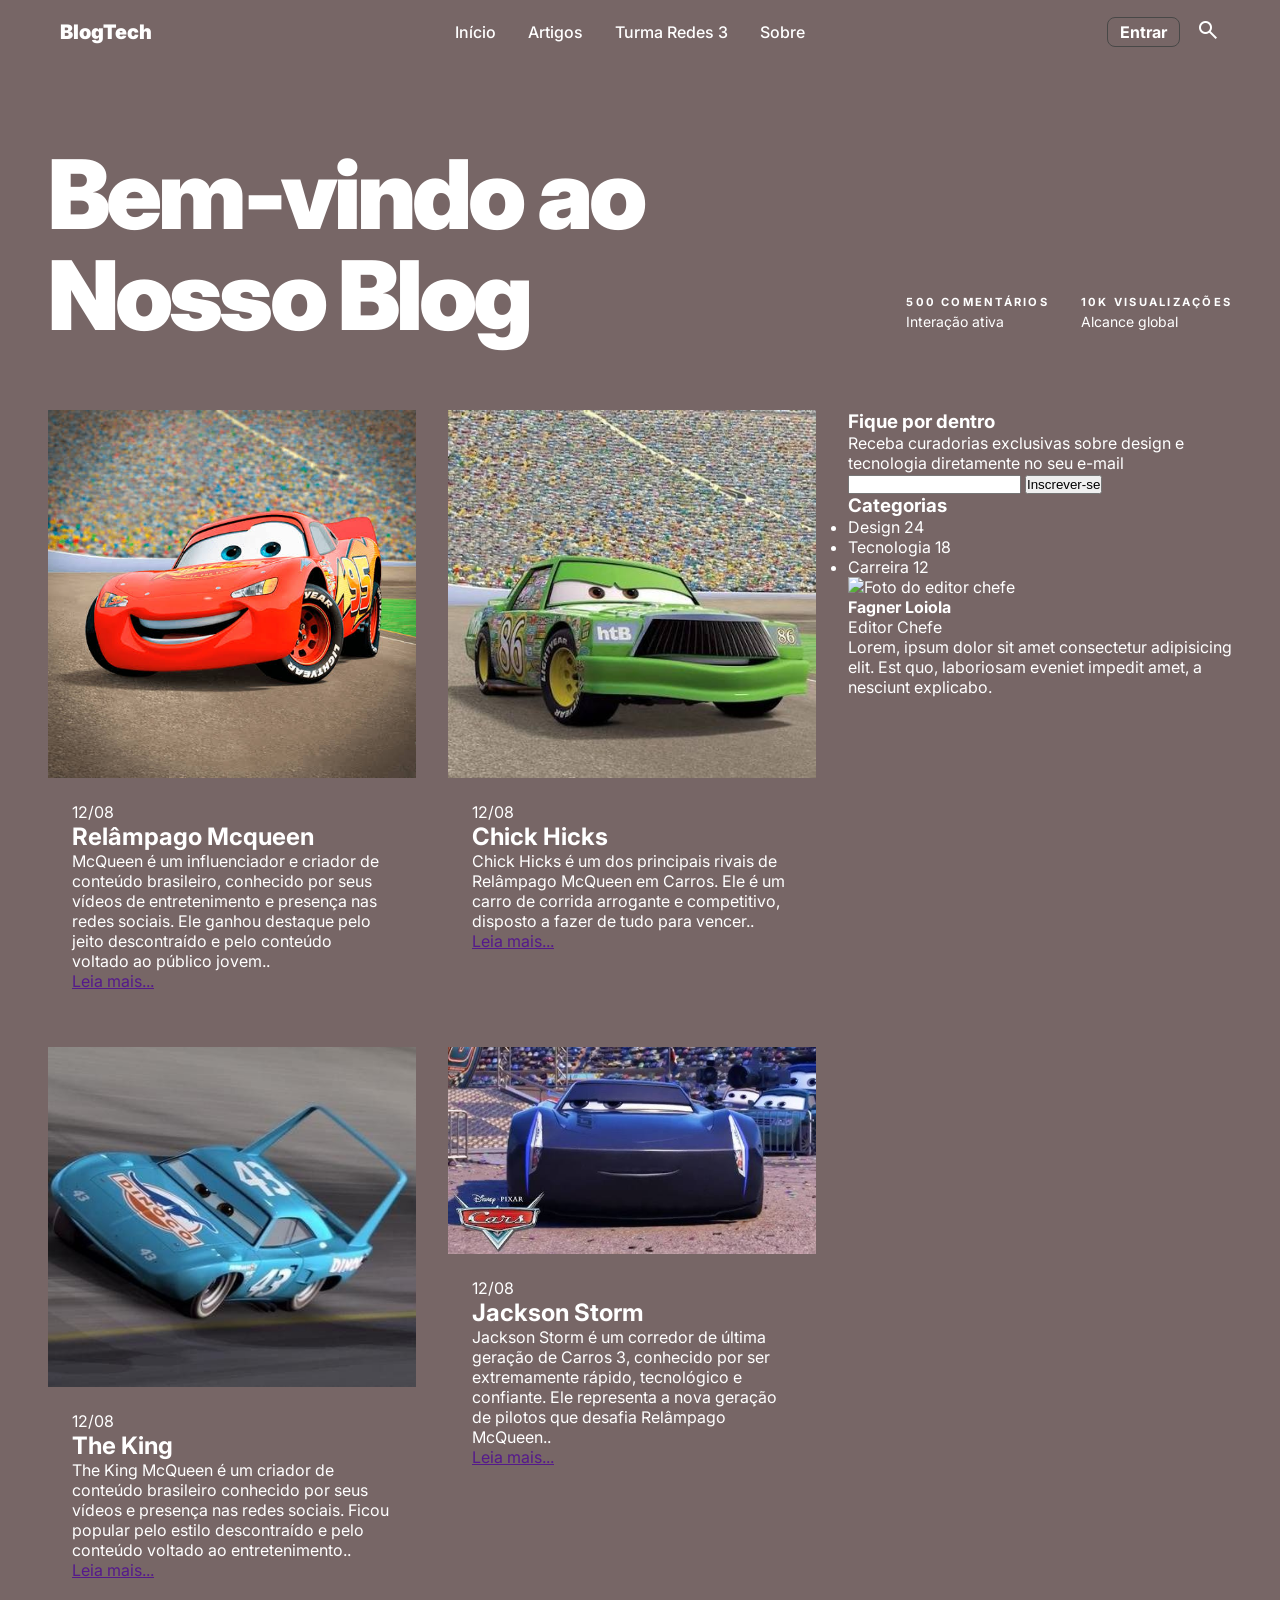
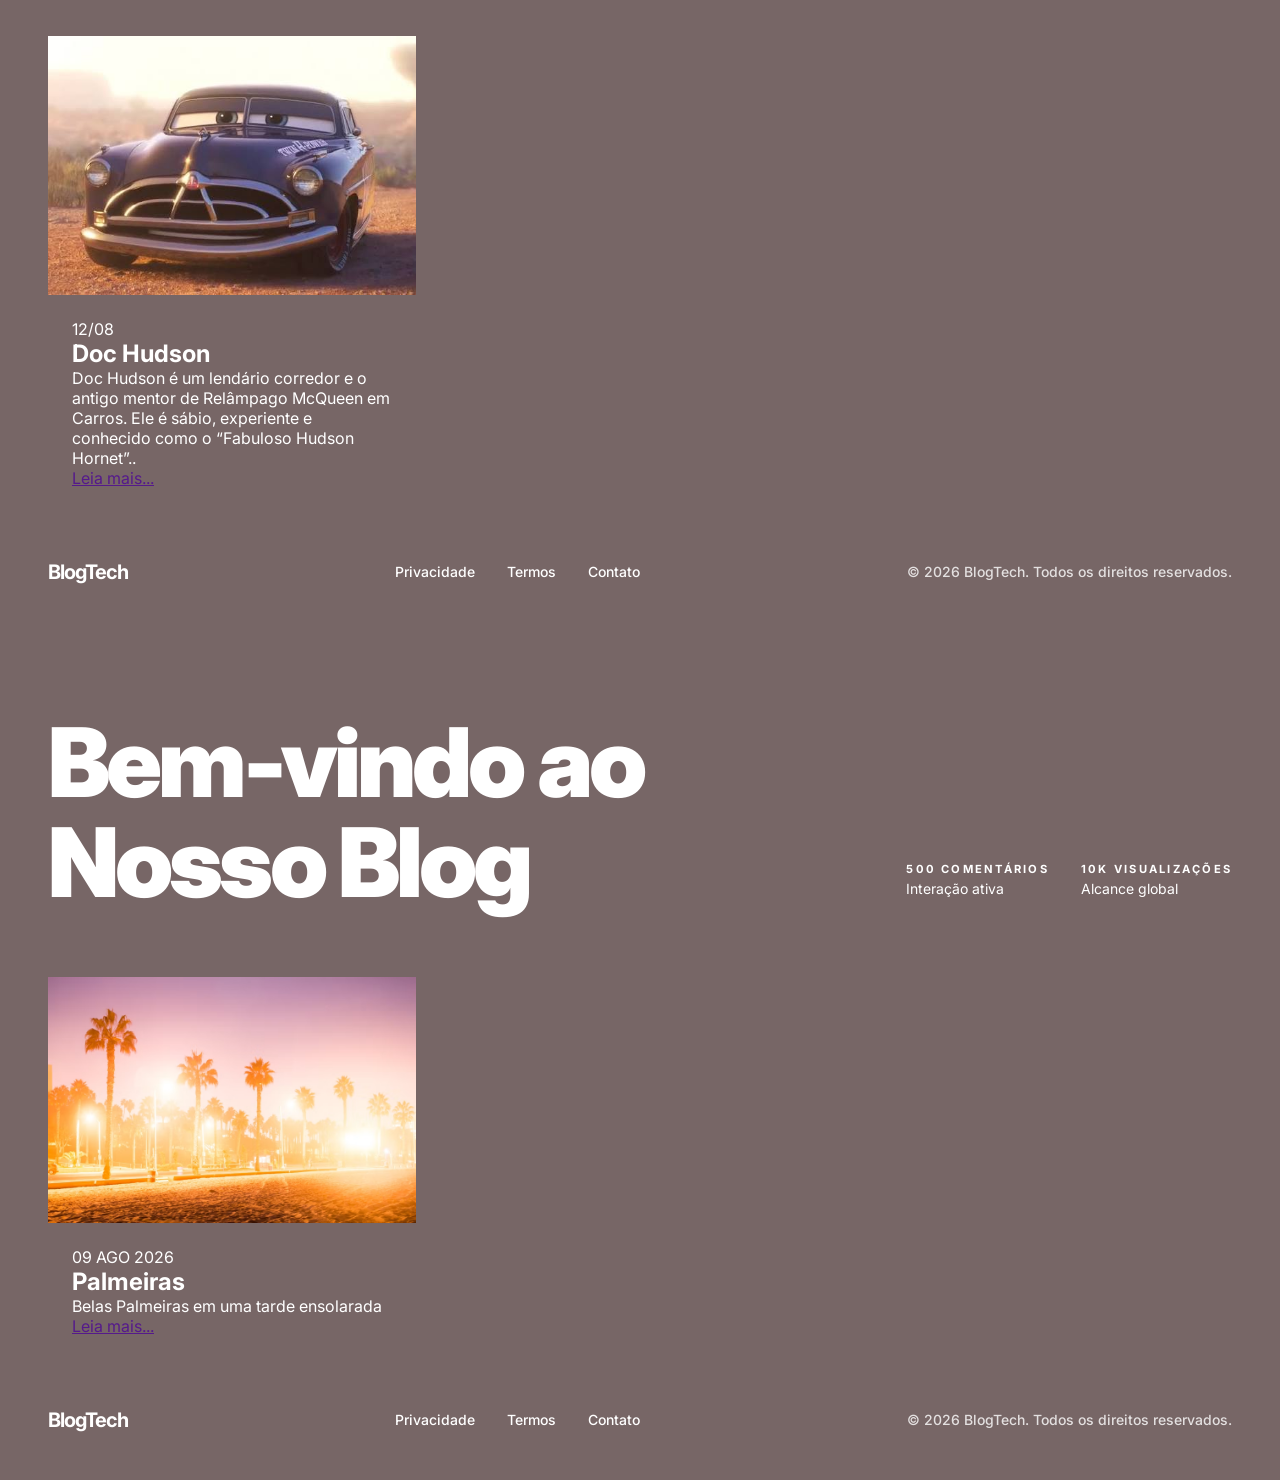
==== commit e3e566e6: "aatualização de resolução de conflitos" ====
--- a/blog.redes3/index.html
+++ b/blog.redes3/index.html
@@ -4,13 +4,6 @@
     <meta charset="utf-8" />
     <meta name="viewport" content="width=device-width, initial-scale=1.0" />
     <title>BlogTech — Navbar</title>
-
-<<<<<<< HEAD
-<head>
-    <meta charset="utf-8" />
-    <meta name="viewport" content="width=device-width, initial-scale=1.0" />
-    <title>BlogTech — Navbar</title>
-
     <link href="https://fonts.googleapis.com/css2?family=Inter:wght@400;500;700;900&display=swap" rel="stylesheet" />
     <link href="https://fonts.googleapis.com/css2?family=Material+Symbols+Outlined" rel="stylesheet" />
 
@@ -21,28 +14,7 @@
 </head>
 
 <body>
-<<<<<<< HEAD
-=======
-=======
-    <link
-      href="https://fonts.googleapis.com/css2?family=Inter:wght@400;500;700;900&display=swap"
-      rel="stylesheet"
-    />
-    <link
-      href="https://fonts.googleapis.com/css2?family=Material+Symbols+Outlined"
-      rel="stylesheet"
-    />
-
-    <link rel="stylesheet" href="./css/style.css" />
-    <link rel="stylesheet" href="./css/hero.css" />
-    <link rel="stylesheet" href="./css/footer.css" />
-  </head>
->>>>>>> e61b1ff (continuidade da Prática guiada: construção da seção hero e rodapé)
-
-  <body>
->>>>>>> f4d747c (continuidade da Prática guiada: construção da seção hero e rodapé)
     <header class="site-header">
-<<<<<<< HEAD
         <nav class="nav-inner open">
             <!-- Logo -->
             <a href="#" class="nav-logo">BlogTech</a>
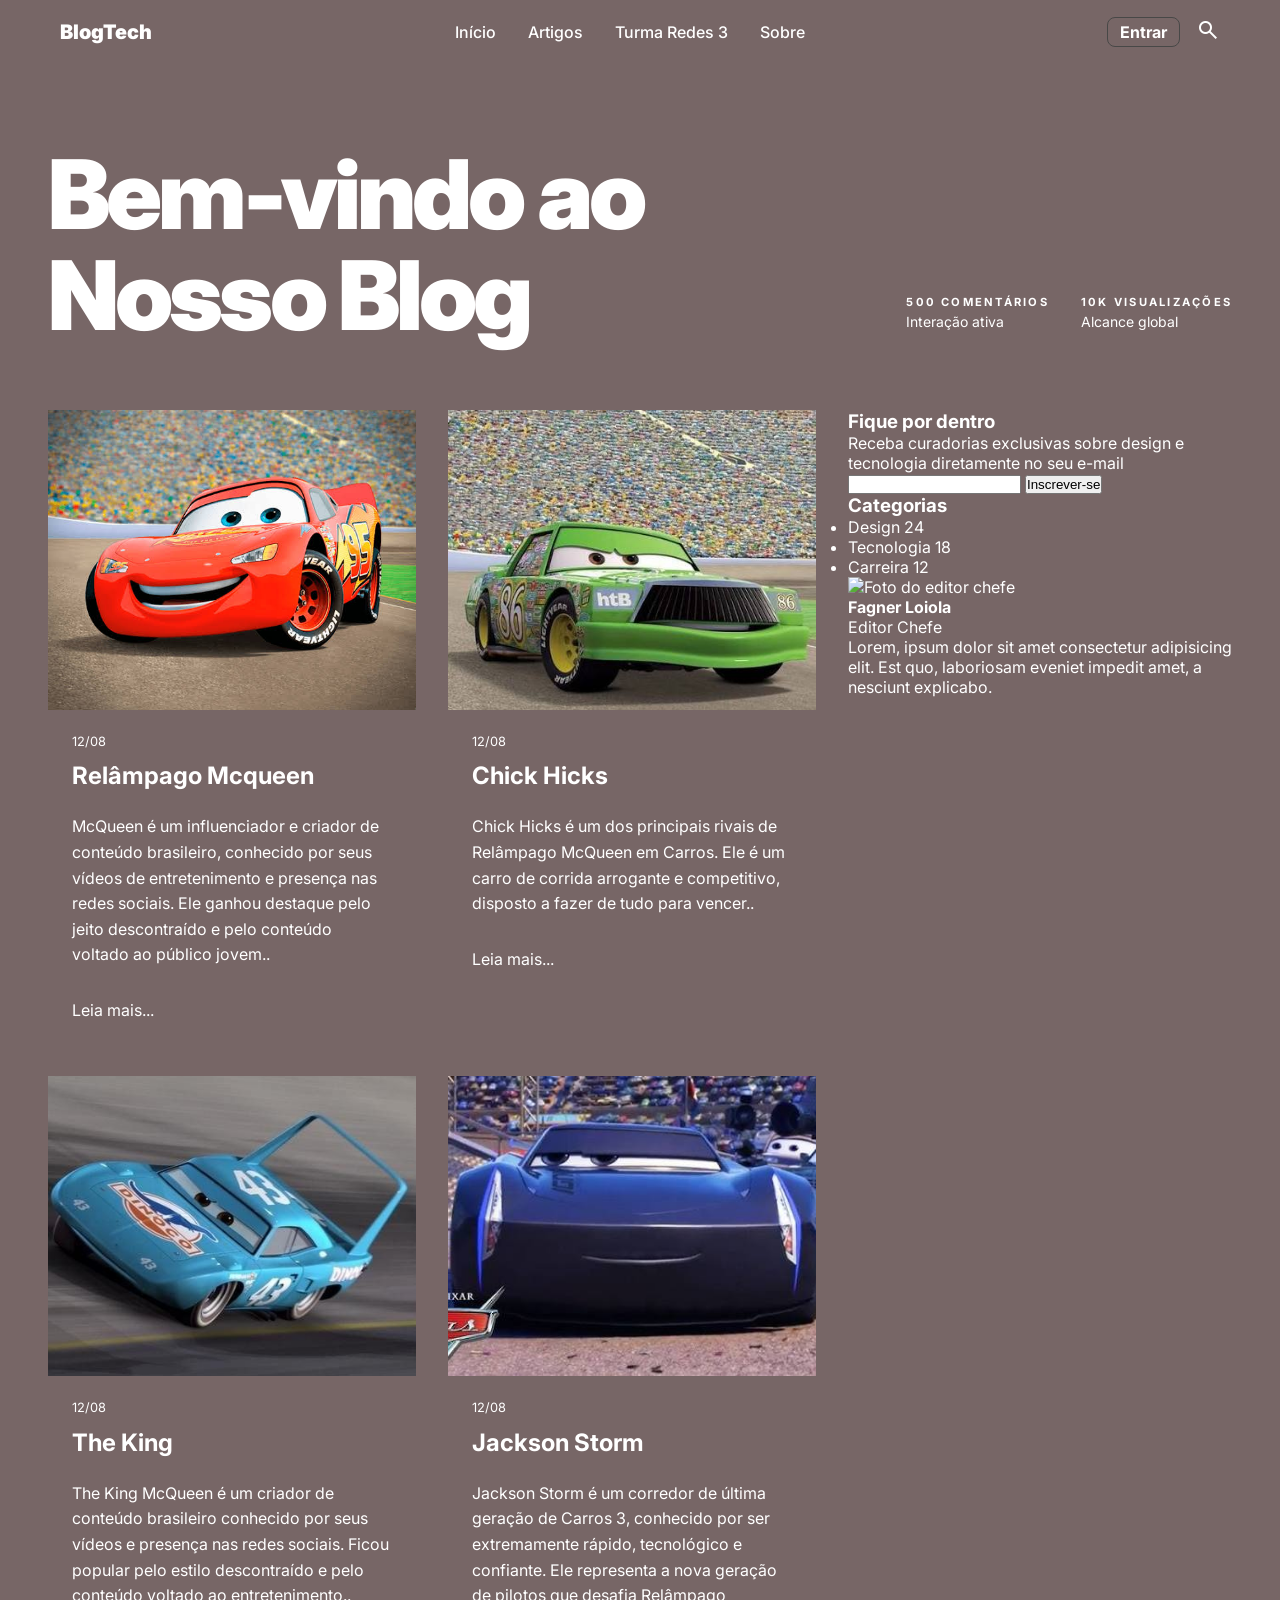
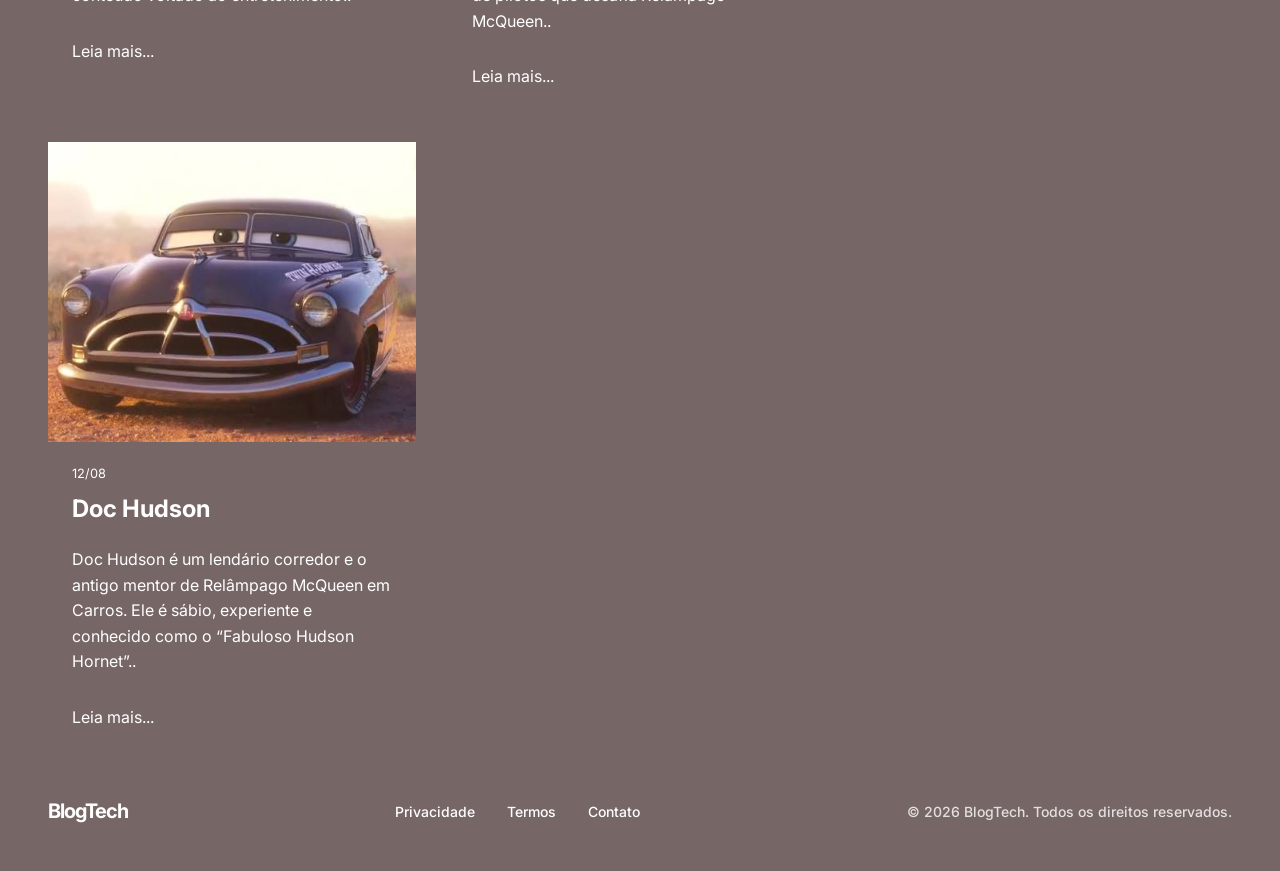
==== commit 5cbeb4a8: "lucas meu patrão, alteração do código removendo a parte das palmeiras que tava duplicado, espero eu " ====
--- a/blog.redes3/index.html
+++ b/blog.redes3/index.html
@@ -71,7 +71,7 @@
   </section>
 
   <!-- Seção de conteúdo principal: grade de artigos e barra lateral (Prática 03) -->
-   <section class="main-section">
+  <section class="main-section">
     <div class="content-container">
         <!-- grade de arquivos-->
             <div class="posts-container">
@@ -199,69 +199,10 @@
 </footer>
 
 
-    <main>
-        <section class="hero-section" id="inicio">
-            <div class="hero-container">
-                <div class="hero-titulo-wrapper">
-                    <h1 class="hero-titulo">Bem-vindo ao Nosso Blog</h1>
-                </div>
-
-                <div class="hero-stats">
-                    <div class="stat-item">
-                        <span class="stat-valor">500 Comentários</span>
-                        <span class="stat-descricao">Interação ativa</span>
-                    </div>
-                    <div class="stat-item">
-                        <span class="stat-valor">10k Visualizações</span>
-                        <span class="stat-descricao">Alcance global</span>
-                    </div>
-                </div>
-            </div>
-        </section>
-
-        <!-- Seção de conteúdo principal: grade de artigos e barra lateral (Prática 03) -->
-         <section class="main-section">
-           <div class="content-container">
-            <!-- grade de artigos-->
-             <div class="posts-container">
-
-                <article class="post-card">
-                    <img src="./img/palmeiras.jpg" 
-                    alt="Conjunto de Palmeiras em uma paisagem bonita">
-
-                    <div class="post-content">
-                      <span class="post-date">09 AGO 2026</span>
-                      <h2>Palmeiras</h2>
-                      <p>Belas Palmeiras em uma tarde ensolarada</p>
-                      <a href="">Leia mais...</a>    
-                    </div>
-                </article>
-
-             </div>
-            <!-- barra lateral-->
-           </div> 
-          
-         </section>
-    </main>
-
-    <footer class="site-footer">
-        <div class="footer-container">
-            <a href="./index.html" class="footer-brand">BlogTech</a>
-
-            <nav class="footer-nav" aria-label="Links institucionais">
-                <a href="#">Privacidade</a>
-                <a href="#">Termos</a>
-                <a href="#">Contato</a>
-            </nav>
-
-            <p class="footer-copy">
-                © 2026 BlogTech. Todos os direitos reservados.
-            </p>
-        </div>
-    </footer>
-
-<script>
-  let menu = document.querySelector(".btn-hamburguer")
+
+
+        <script>
+  let menu = document.querySelector(".btn-hamburger")
   let nav = document.querySelector(".nav-inner")
 
   menu.addEventListener("click", () => {
@@ -269,4 +210,5 @@
   });
 
 </script>
-</body>+</body>
+</html>
--- a/blog.redes3/css/main.css
+++ b/blog.redes3/css/main.css
@@ -1,34 +1,65 @@
 .main-section {
-    padding: 0 3rem;
+  padding: 0 3rem;
 }
 
 .content-container {
-    margin: 0 auto;
-    max-width: var(--max-width-content);
-    display: grid;
-    grid-template-columns: 2fr 1fr;
-    gap: 2rem;
+  margin: 0 auto;
+  max-width: var(--max-width-content);
+  display: grid;
+  grid-template-columns: 2fr 1fr;
+  gap: 2rem;
 }
 
 .posts-container {
-    display: grid;
-    grid-template-columns: 1fr 1fr;
-    gap: 2rem; 
-
+  display: grid;
+  grid-template-columns: 1fr 1fr;
+  gap: 2rem;
 }
 
 .post-card {
-    background-color: var(--color-surface);
-    border-radius: var(--border-radius);
+  background-color: var(--color-surface);
+  border-radius: var(--border-radius);
 
-    overflow: hidden;
+  overflow: hidden;
+
+  cursor: pointer;
+  transition: all 0.3s;
 }
 
 .post-content {
-    padding: 1.5rem;
+  padding: 1.5rem;
+  display: flex;
+  flex-direction: column;
 }
 
 .post-card img {
-    width: 100%;
-    display: block;
+  width: 100%;
+  display: block;
+  height: 300px;
+  object-fit: cover;
+}
+
+.post-date {
+  color: var(--color-text-muted);
+  font-size: 0.8rem;
+  margin-bottom: 0.8rem;
+}
+
+.post-content h2 {
+  margin-bottom: 1.5rem;
+}
+
+.post-content p {
+  margin-bottom: 2rem;
+  line-height: 1.6;
+  color: var(--color-text-muted);
+}
+
+.post-content a {
+  text-decoration: none;
+  color: var(--color-primary);
+}
+
+.post-card:hover {
+  transform: scale(1.03);
 }
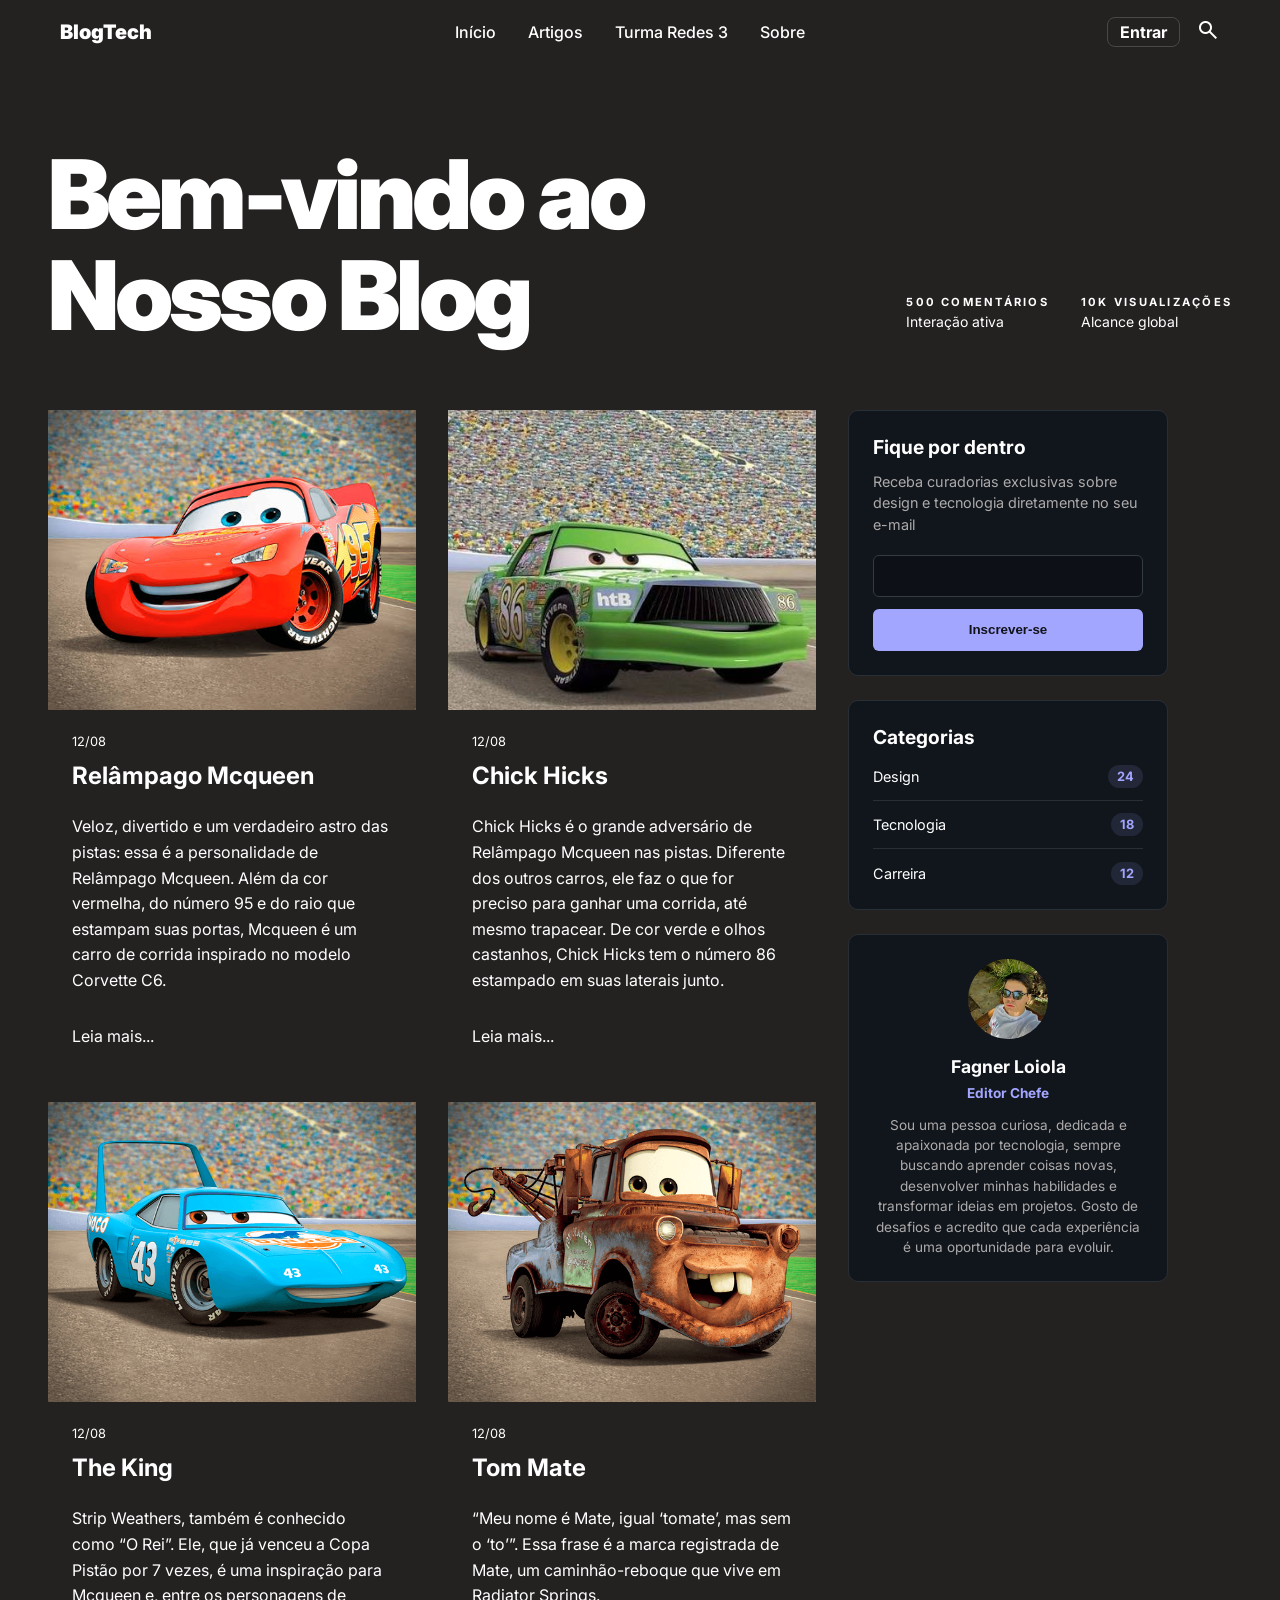
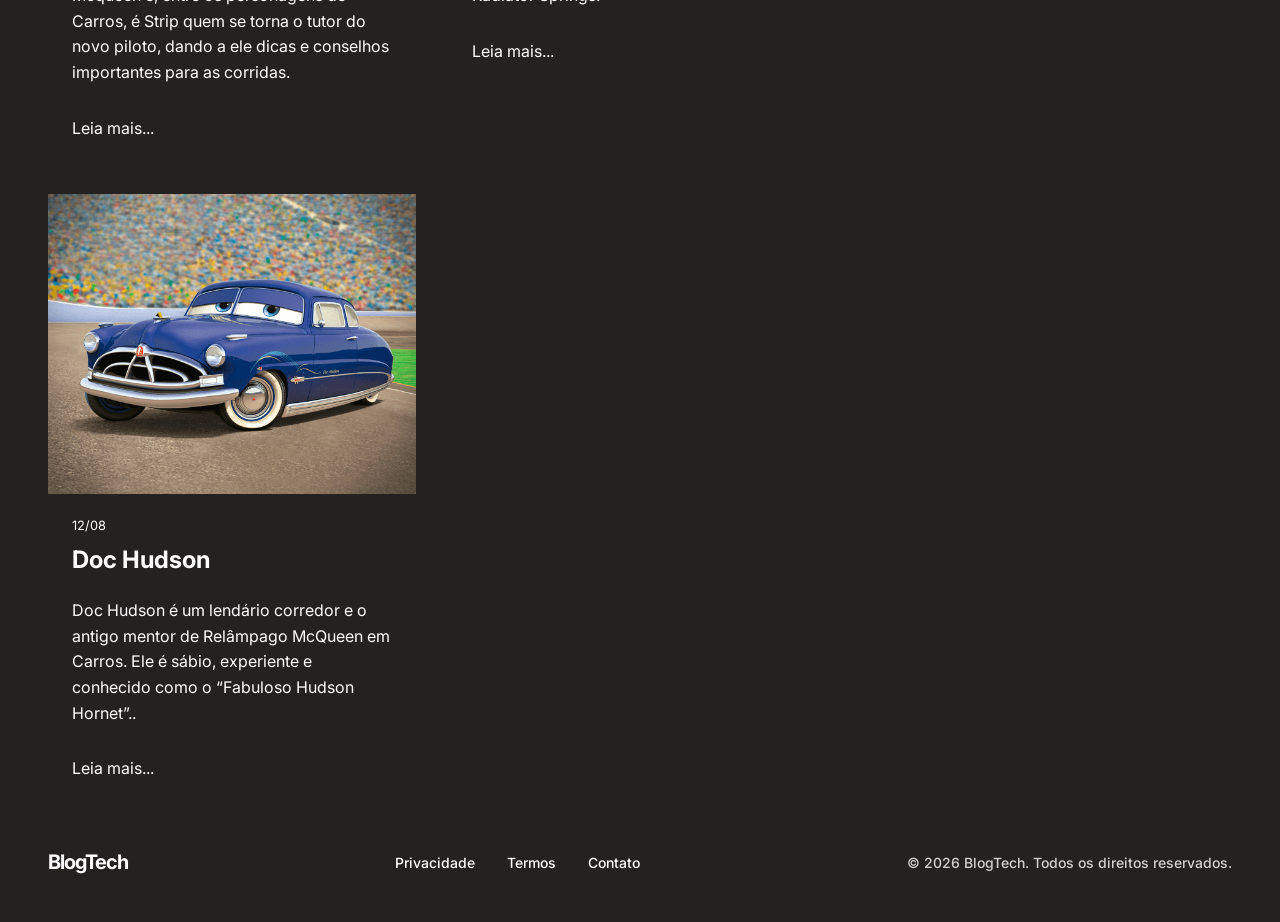
==== commit 3e978a11: "nesse commit estilizei a barra lateral do nosso blog, ficando mais harmônico visualmente." ====
--- a/blog.redes3/index.html
+++ b/blog.redes3/index.html
@@ -11,6 +11,7 @@
     <link rel="stylesheet" href="./css/hero.css" />
     <link rel="stylesheet" href="./css/footer.css" />
     <link rel="stylesheet" href="./css/main.css" />
+    <link rel="stylesheet" href="./css/sidebar.css" />
 </head>
 
 <body>
@@ -82,7 +83,7 @@
                     <div class="post-content">
                         <span class="post-date">12/08</span>
                         <h2>Relâmpago Mcqueen</h2>
-                        <p>McQueen é um influenciador e criador de conteúdo brasileiro, conhecido por seus vídeos de entretenimento e presença nas redes sociais. Ele ganhou destaque pelo jeito descontraído e pelo conteúdo voltado ao público jovem..</p>
+                        <p>Veloz, divertido e um verdadeiro astro das pistas: essa é a personalidade de Relâmpago Mcqueen. Além da cor vermelha, do número 95 e do raio que estampam suas portas, Mcqueen é um carro de corrida inspirado no modelo Corvette C6.</p>
                         <a href="">Leia mais...</a>
                     </div>
 
@@ -94,38 +95,38 @@
                     <div class="post-content">
                         <span class="post-date">12/08</span>
                         <h2>Chick Hicks</h2>
-                        <p>Chick Hicks é um dos principais rivais de Relâmpago McQueen em Carros. Ele é um carro de corrida arrogante e competitivo, disposto a fazer de tudo para vencer..</p>
-                        <a href="">Leia mais...</a>
-                    </div>
-
-                </article>
-
-                <article class="post-card">
-                    <img src="./img/king.jpg" alt="The King">
+                        <p>Chick Hicks é o grande adversário de Relâmpago Mcqueen nas pistas. Diferente dos outros carros, ele faz o que for preciso para ganhar uma corrida, até mesmo trapacear. De cor verde e olhos castanhos, Chick Hicks tem o número 86 estampado em suas laterais junto.</p>
+                        <a href="">Leia mais...</a>
+                    </div>
+
+                </article>
+
+                <article class="post-card">
+                    <img src="./img/rei.jpg" alt="The King">
 
                     <div class="post-content">
                         <span class="post-date">12/08</span>
                         <h2>The King</h2>
-                        <p>The King McQueen é um criador de conteúdo brasileiro conhecido por seus vídeos e presença nas redes sociais. Ficou popular pelo estilo descontraído e pelo conteúdo voltado ao entretenimento..</p>
-                        <a href="">Leia mais...</a>
-                    </div>
-
-                </article>
-
-                <article class="post-card">
-                    <img src="./img/storm.jpeg" alt="Jackson Storm">
-
-                    <div class="post-content">
-                        <span class="post-date">12/08</span>
-                        <h2>Jackson Storm</h2>
-                        <p>Jackson Storm é um corredor de última geração de Carros 3, conhecido por ser extremamente rápido, tecnológico e confiante. Ele representa a nova geração de pilotos que desafia Relâmpago McQueen..</p>
+                        <p>Strip Weathers, também é conhecido como “O Rei”. Ele, que já venceu a Copa Pistão por 7 vezes, é uma inspiração para Mcqueen e, entre os personagens de Carros, é Strip quem se torna o tutor do novo piloto, dando a ele dicas e conselhos importantes para as corridas.</p>
+                        <a href="">Leia mais...</a>
+                    </div>
+
+                </article>
+
+                <article class="post-card">
+                    <img src="./img/mate.jpg" alt="Tom Mate">
+
+                    <div class="post-content">
+                        <span class="post-date">12/08</span>
+                        <h2>Tom Mate</h2>
+                        <p>“Meu nome é Mate, igual ‘tomate’, mas sem o ‘to’”. Essa frase é a marca registrada de Mate, um caminhão-reboque que vive em Radiator Springs.</p>
                         <a href="">Leia mais...</a>
                     </div>
 
                 </article>
                 
                  <article class="post-card">
-                    <img src="./img/doc.jpg" alt="Doc Hudson">
+                    <img src="./img/doc-hudson.jpg" alt="Doc Hudson">
 
                     <div class="post-content">
                         <span class="post-date">12/08</span>
@@ -171,12 +172,12 @@
             </div>
 
             <div class="editor-container">
-              <img src="" alt="Foto do editor chefe" />
+              <img src="./img/fugner.jpg" alt="Foto do editor chefe" />
               <h4>Fagner Loiola</h4>
               <span>Editor Chefe</span>
               <p>
-                Lorem, ipsum dolor sit amet consectetur adipisicing elit. Est
-                quo, laboriosam eveniet impedit amet, a nesciunt explicabo.
+                Sou uma pessoa curiosa, dedicada e apaixonada por tecnologia, sempre buscando aprender coisas novas, desenvolver minhas habilidades e transformar ideias em projetos. Gosto de desafios e acredito que cada experiência é uma oportunidade para evoluir.
+
               </p>
             </div>
           </aside>
--- a/blog.redes3/css/style.css
+++ b/blog.redes3/css/style.css
@@ -5,7 +5,7 @@
 }
 
 :root{
-    --bg:#776666;
+    --bg:#242121;
     --surface:rgba(100, 73, 73, 0.9);
     --primary:#a3a6ff;
     --text:#fff;
--- a/blog.redes3/css/sidebar.css
+++ b/blog.redes3/css/sidebar.css
@@ -0,0 +1,199 @@
+/* =========================
+   SIDEBAR
+========================= */
+
+.side-bar {
+    width: 100%;
+    max-width: 320px;
+
+    display: flex;
+    flex-direction: column;
+    gap: 1.5rem;
+}
+
+
+/* =========================
+   NEWSLETTER
+========================= */
+
+.form-container {
+    background: #11161c;
+    border: 1px solid #292f36;
+    border-radius: 10px;
+    padding: 1.5rem;
+}
+
+.form-container h3 {
+    color: #ffffff;
+    font-size: 1.2rem;
+    margin-bottom: 0.75rem;
+}
+
+.form-container p {
+    color: #adaaaa;
+    font-size: 0.9rem;
+    line-height: 1.5;
+    margin-bottom: 1.2rem;
+}
+
+.form-container input {
+    width: 100%;
+    height: 42px;
+
+    padding: 0 0.8rem;
+    margin-bottom: 0.75rem;
+
+    background: #0d1117;
+    color: #ffffff;
+
+    border: 1px solid #343a42;
+    border-radius: 6px;
+
+    outline: none;
+}
+
+.form-container input:focus {
+    border-color: #a3a6ff;
+}
+
+.btn-email {
+    width: 100%;
+    height: 42px;
+
+    background: #a3a6ff;
+    color: #111318;
+
+    border: none;
+    border-radius: 6px;
+
+    font-weight: 700;
+    cursor: pointer;
+
+    transition: 0.2s ease;
+}
+
+.btn-email:hover {
+    opacity: 0.85;
+}
+
+
+/* =========================
+   CATEGORIAS
+========================= */
+
+.categories-container {
+    background: #11161c;
+    border: 1px solid #292f36;
+    border-radius: 10px;
+    padding: 1.5rem;
+}
+
+.categories-container h3 {
+    color: #ffffff;
+    font-size: 1.2rem;
+    margin-bottom: 1rem;
+}
+
+.categories-container ul {
+    list-style: none;
+
+    display: flex;
+    flex-direction: column;
+    gap: 0.8rem;
+}
+
+.categories-container li {
+    display: flex;
+    justify-content: space-between;
+    align-items: center;
+
+    padding-bottom: 0.75rem;
+
+    border-bottom: 1px solid #292f36;
+}
+
+.categories-container li:last-child {
+    border-bottom: none;
+    padding-bottom: 0;
+}
+
+.title-category {
+    color: #ffffff;
+    font-size: 0.9rem;
+}
+
+.badge-category {
+    min-width: 30px;
+
+    padding: 0.25rem 0.55rem;
+
+    background: rgba(163, 166, 255, 0.12);
+    color: #a3a6ff;
+
+    border-radius: 20px;
+
+    text-align: center;
+
+    font-size: 0.8rem;
+    font-weight: 700;
+}
+
+
+/* =========================
+   CARD DO AUTOR
+========================= */
+
+.editor-container {
+    background: #11161c;
+    border: 1px solid #292f36;
+    border-radius: 10px;
+
+    padding: 1.5rem;
+
+    text-align: center;
+}
+
+.editor-container img {
+    width: 80px;
+    height: 80px;
+
+    border-radius: 50%;
+    object-fit: cover;
+
+    margin-bottom: 0.8rem;
+
+    background: #242a31;
+}
+
+.editor-container h4 {
+    color: #ffffff;
+    font-size: 1.1rem;
+    margin-bottom: 0.3rem;
+}
+
+.editor-container span {
+    color: #a3a6ff;
+    font-size: 0.85rem;
+    font-weight: 700;
+}
+
+.editor-container p {
+    color: #adaaaa;
+    font-size: 0.85rem;
+    line-height: 1.5;
+
+    margin-top: 0.8rem;
+}
+
+
+/* =========================
+   RESPONSIVIDADE
+========================= */
+
+@media (max-width: 900px) {
+
+    .side-bar {
+        max-width: 100%;
+    }
+
+}
